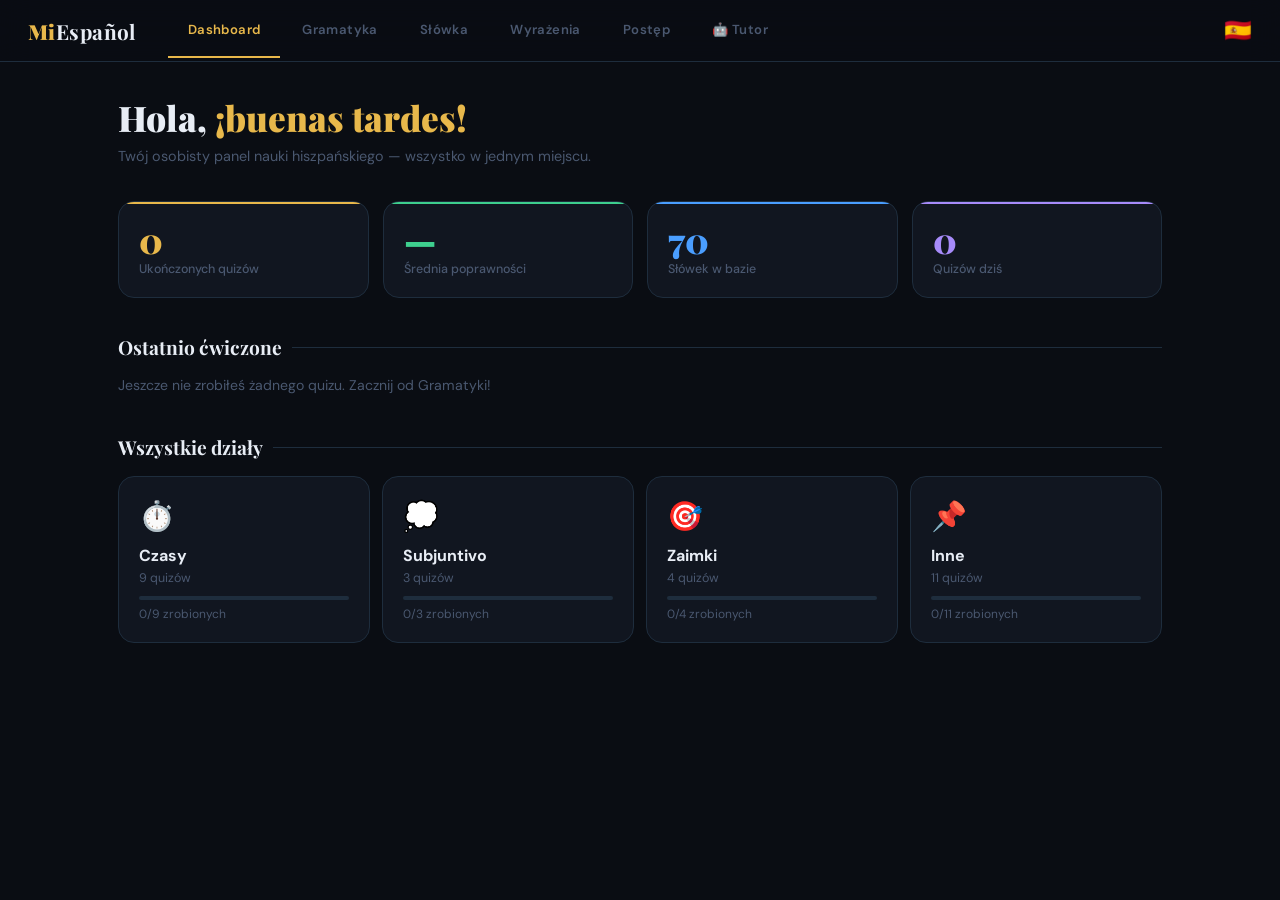
==== index.html @ 9731a636 "Add files via upload" ====
<!DOCTYPE html>
<html lang="pl">
<head>
<meta charset="UTF-8">
<meta name="viewport" content="width=device-width, initial-scale=1.0">
<title>MiEspañol — Panel Nauki</title>
<link href="https://fonts.googleapis.com/css2?family=Playfair+Display:wght@700;900&family=DM+Sans:wght@300;400;500;600;700&display=swap" rel="stylesheet">
  <link rel="stylesheet" href="style.css">
</head>
<body>
<nav>
  <div class="nav-top">
    <div class="nav-logo">Mi<span>Español</span></div>
    <div class="nav-tabs">
      <button class="nav-tab active" onclick="showPage('dashboard')">Dashboard</button>
      <button class="nav-tab" onclick="showPage('grammar')">Gramatyka</button>
      <button class="nav-tab" onclick="showPage('vocab')">Słówka</button>
      <button class="nav-tab" onclick="showPage('wyrazenia')">Wyrażenia</button>
      <button class="nav-tab" onclick="showPage('stats')">Postęp</button>
      <button class="nav-tab" onclick="showPage('tutor')">🤖 Tutor</button>
    </div>
    <div class="nav-flag">🇪🇸</div>
  </div>
  <!-- GRAMMAR SUBMENU -->
  <div class="subnav" id="grammar-subnav">
    <button class="subnav-tab active" onclick="showGrammarSection('czasy', this)">⏱️ Czasy</button>
    <button class="subnav-tab" onclick="showGrammarSection('subjuntivo', this)">💭 Subjuntivo</button>
    <button class="subnav-tab" onclick="showGrammarSection('zaimki', this)">🎯 Zaimki</button>
    <button class="subnav-tab" onclick="showGrammarSection('inne', this)">📌 Inne</button>
    <button class="subnav-tab" onclick="showGrammarSection('spojniki', this)">🔗 Spójniki</button>
  </div>
  <!-- CZASY SUBMENU -->
  <div class="subnav2" id="czasy-subnav">
    <button class="subnav2-tab active" onclick="showCzasSection('presente', this)">🌀 Presente</button>
    <button class="subnav2-tab" onclick="showCzasSection('preterito', this)">📜 Pretérito</button>
    <button class="subnav2-tab" onclick="showCzasSection('condicional', this)">🔮 Condicional</button>
    <button class="subnav2-tab" onclick="showCzasSection('perfecto', this)">✅ Perfecto</button>
    <button class="subnav2-tab" onclick="showCzasSection('futuro', this)">🚀 Futuro</button>
    <button class="subnav2-tab" onclick="showCzasSection('pluscuamperfecto', this)">⏪ Pluscuam</button>
  </div>
</nav>

<!-- DASHBOARD -->
<div class="page active" id="page-dashboard">
  <div class="welcome">
    <h2>Hola, <em>¡buenas tardes!</em></h2>
    <p>Twój osobisty panel nauki hiszpańskiego — wszystko w jednym miejscu.</p>
  </div>
  <div class="stats-row">
    <div class="stat-card s1"><div class="stat-n" id="stat-quizzes">0</div><div class="stat-l">Ukończonych quizów</div></div>
    <div class="stat-card s2"><div class="stat-n" id="stat-correct">—</div><div class="stat-l">Średnia poprawności</div></div>
    <div class="stat-card s3"><div class="stat-n" id="stat-words">70</div><div class="stat-l">Słówek w bazie</div></div>
    <div class="stat-card s4"><div class="stat-n" id="stat-streak">0</div><div class="stat-l">Quizów dziś</div></div>
  </div>
  <div class="section-title">Ostatnio ćwiczone</div>
  <div class="quiz-grid" id="recent-cards"></div>
  <div class="section-title">Wszystkie działy</div>
  <div style="display:grid;grid-template-columns:repeat(auto-fill,minmax(200px,1fr));gap:12px;margin-bottom:32px;" id="section-cards"></div>
</div>

<!-- GRAMMAR PAGE -->
<div class="page" id="page-grammar">

  <!-- CZASY -->
  <div class="subpage active" id="grammar-czasy">

    <!-- PRESENTE -->
    <div class="czas-section active" id="czas-presente">
      <div class="welcome">
        <h2>🌀 <em>Presente</em></h2>
        <p>Czas teraźniejszy — nieregularne formy, wyjątki i grupy zmian.</p>
      </div>
      <div class="theory-box">
        <div class="theory-toggle" onclick="toggleTheory('presente-theory')">📖 Teoria — Presente Irregular <span id="presente-theory-arrow">▼</span></div>
        <div class="theory-body" id="presente-theory">
          <h3>Presente de Indicativo — wyjątki</h3>
          <div class="t-rule"><strong class="gold">Nieregularne YO (-go):</strong> tengo, hago, salgo, pongo, vengo, digo, traigo, oigo, caigo. Reszta odmiany regularna (lub e→ie)!</div>
          <div class="t-rule"><strong class="gold">e→ie:</strong> querer, tener, empezar, cerrar, entender, preferir, venir (+ yo: vengo). Nosotros/vosotros BEZ zmiany.</div>
          <div class="t-rule"><strong class="gold">o→ue:</strong> poder, volver, dormir, encontrar, jugar (u→ue!). Nosotros/vosotros BEZ zmiany.</div>
          <div class="t-rule"><strong class="gold">e→i (tylko -IR):</strong> pedir, servir, seguir, conseguir, reír. Nosotros/vosotros BEZ zmiany.</div>
          <div class="t-rule"><strong class="gold">Całkowicie nieregularne:</strong> ser (soy/eres/es/somos/sois/son), ir (voy/vas/va/vamos/vais/van), estar (estoy...), haber (he/has/ha/hemos/habéis/han).</div>
          <table>
            <tr><th>Grupa</th><th>Przykłady</th><th>YO</th><th>ÉL</th></tr>
            <tr><td class="gold">-go YO</td><td>tener, hacer, salir</td><td>tengo, hago, salgo</td><td>tiene, hace, sale</td></tr>
            <tr><td class="gold">e→ie</td><td>querer, empezar</td><td>quiero, empiezo</td><td>quiere, empieza</td></tr>
            <tr><td class="gold">o→ue</td><td>poder, volver</td><td>puedo, vuelvo</td><td>puede, vuelve</td></tr>
            <tr><td class="gold">e→i</td><td>pedir, seguir</td><td>pido, sigo</td><td>pide, sigue</td></tr>
          </table>
        </div>
      </div>
      <div class="section-title">Quizy — Presente</div>
      <div class="quiz-grid" id="presente-quizzes"></div>
    </div>

    <!-- PRETERITO -->
    <div class="czas-section" id="czas-preterito">
      <div class="welcome">
        <h2>📜 <em>Pretérito</em></h2>
        <p>Indefinido i Imperfecto — kiedy używać którego i najważniejsze wyjątki.</p>
      </div>
      <div class="theory-box">
        <div class="theory-toggle" onclick="toggleTheory('preterito-theory')">📖 Teoria — Pretérito Indefinido vs Imperfecto <span id="preterito-theory-arrow">▼</span></div>
        <div class="theory-body" id="preterito-theory">
          <h3>Indefinido — zakończona akcja</h3>
          <div class="t-rule">Użyj gdy akcja jest <strong class="gold">zakończona</strong>, konkretna, jednorazowa. Ayer <strong class="gold">comí</strong> pizza. El año pasado <strong class="gold">fui</strong> a España.</div>
          <div class="t-rule"><strong>Wyjątki nieregularne:</strong> ser/ir → fui/fuiste/fue | tener → tuve | estar → estuve | hacer → hice/hizo | poder → pude | querer → quise | venir → vine | decir → dije | traer → traje</div>
          <div class="t-rule"><strong>Zmiany w él/ellos:</strong> e→i: pidió/pidieron | o→u: durmió/durmieron | i→y: leyó/leyeron (leer, oír)</div>
          <h3 style="margin-top:16px;">Imperfecto — tło i nawyki</h3>
          <div class="t-rule">Użyj gdy opisujesz <strong class="gold">tło</strong>, nawyk lub stan w przeszłości. De niño <strong class="gold">jugaba</strong> al fútbol. Hacía frío cuando <strong class="gold">llegué</strong>.</div>
          <div class="t-rule"><strong>Tylko 3 nieregularne:</strong> ser → era/eras/era | ir → iba/ibas/iba | ver → veía/veías/veía</div>
          <table>
            <tr><th></th><th>Indefinido</th><th>Imperfecto</th></tr>
            <tr><td>konkretna akcja</td><td class="green">✅</td><td class="red">❌</td></tr>
            <tr><td>nawyk w przeszłości</td><td class="red">❌</td><td class="green">✅</td></tr>
            <tr><td>opis / tło</td><td class="red">❌</td><td class="green">✅</td></tr>
            <tr><td>ayer, una vez</td><td class="green">✅</td><td class="red">❌</td></tr>
            <tr><td>siempre, antes</td><td class="red">❌</td><td class="green">✅</td></tr>
          </table>
        </div>
      </div>
      <div class="section-title">Quizy — Pretérito</div>
      <div class="quiz-grid" id="preterito-quizzes"></div>
    </div>

    <!-- CONDICIONAL -->
    <div class="czas-section" id="czas-condicional">
      <div class="welcome">
        <h2>🔮 <em>Condicional</em></h2>
        <p>Tryb warunkowy — grzeczne prośby, hipotezy, marzenia.</p>
      </div>
      <div class="theory-box">
        <div class="theory-toggle" onclick="toggleTheory('cond-theory')">📖 Teoria — Condicional Simple <span id="cond-theory-arrow">▼</span></div>
        <div class="theory-body" id="cond-theory">
          <h3>Condicional Simple — tworzenie</h3>
          <div class="t-rule"><strong class="gold">Regularne:</strong> bezokolicznik + -ía/-ías/-ía/-íamos/-íais/-ían. Tak samo dla -AR, -ER, -IR!</div>
          <div class="t-rule"><strong class="gold">Nieregularne rdzenie</strong> (te same co futuro!): tener→tendr-, venir→vendr-, salir→saldr-, poder→podr-, poner→pondr-, saber→sabr-, querer→querr-, hacer→har-, decir→dir-, haber→habr-</div>
          <table>
            <tr><th>Użycie</th><th>Przykład</th></tr>
            <tr><td>Grzeczna prośba</td><td class="gold">¿Podrías ayudarme?</td></tr>
            <tr><td>Marzenie / hipoteza</td><td class="gold">Me gustaría vivir en España.</td></tr>
            <tr><td>Rada</td><td class="gold">Yo en tu lugar, hablaría con él.</td></tr>
            <tr><td>Warunek</td><td class="gold">Si tuviera dinero, viajaría.</td></tr>
          </table>
        </div>
      </div>
      <div class="section-title">Quizy — Condicional</div>
      <div class="quiz-grid" id="condicional-quizzes"></div>
    </div>

    <!-- PERFECTO -->
    <div class="czas-section" id="czas-perfecto">
      <div class="welcome">
        <h2>✅ <em>Pretérito Perfecto</em></h2>
        <p>He comido, has visto — akcje z perspektywy teraźniejszości, doświadczenia życiowe.</p>
      </div>
      <div class="theory-box">
        <div class="theory-toggle" onclick="toggleTheory('perfecto-theory')">📖 Teoria — Pretérito Perfecto <span id="perfecto-theory-arrow">▼</span></div>
        <div class="theory-body" id="perfecto-theory">
          <h3>Tworzenie: haber + participio</h3>
          <div class="t-rule"><strong class="gold">haber:</strong> he / has / ha / hemos / habéis / han</div>
          <div class="t-rule"><strong class="gold">Participio regularne:</strong> hablar → habl<strong class="gold">ado</strong> | comer → com<strong class="gold">ido</strong> | vivir → viv<strong class="gold">ido</strong></div>
          <div class="t-rule"><strong class="gold">Participio nieregularne (na pamięć!):</strong> abrir→abierto | decir→dicho | escribir→escrito | hacer→hecho | morir→muerto | poner→puesto | romper→roto | ver→visto | volver→vuelto</div>
          <h3 style="margin-top:16px;">Kiedy używać?</h3>
          <div class="t-rule">✅ Akcja w okresie który <strong class="gold">jeszcze trwa</strong> — Hoy <strong class="gold">he comido</strong> pizza. Este año <strong class="gold">he viajado</strong> mucho.</div>
          <div class="t-rule">✅ <strong class="gold">Doświadczenia życiowe</strong> — Nunca <strong class="gold">he estado</strong> en Japón. ¿Alguna vez <strong class="gold">has probado</strong> el sushi?</div>
          <div class="t-rule">✅ Akcja <strong class="gold">właśnie zakończona</strong> — Se <strong class="gold">ha roto</strong> la ventana.</div>
          <table>
            <tr><th>Perfecto ✅</th><th>Indefinido ✅</th></tr>
            <tr><td class="gold">Hoy he comido...</td><td class="gold">Ayer comí...</td></tr>
            <tr><td class="gold">Este año he viajado...</td><td class="gold">El año pasado viajé...</td></tr>
            <tr><td class="gold">Nunca he visto...</td><td class="gold">Lo vi hace dos años.</td></tr>
            <tr><td>hoy, esta semana, nunca, ya, alguna vez</td><td>ayer, el lunes, en 2020, hace X años</td></tr>
          </table>
        </div>
      </div>
      <div class="section-title">Quizy — Pretérito Perfecto</div>
      <div class="quiz-grid" id="perfecto-quizzes"></div>
    </div>

    <!-- FUTURO -->
    <div class="czas-section" id="czas-futuro">
      <div class="welcome">
        <h2>🚀 <em>Futuro Simple</em></h2>
        <p>Hablaré, tendrás — przyszłość, obietnice, hipotezy o teraźniejszości.</p>
      </div>
      <div class="theory-box">
        <div class="theory-toggle" onclick="toggleTheory('futuro-theory')">📖 Teoria — Futuro Simple <span id="futuro-theory-arrow">▼</span></div>
        <div class="theory-body" id="futuro-theory">
          <h3>Tworzenie: bezokolicznik + końcówki</h3>
          <div class="t-rule"><strong class="gold">Końcówki (dla WSZYSTKICH czasowników):</strong> -é / -ás / -á / -emos / -éis / -án</div>
          <div class="t-rule">hablar → hablar<strong class="gold">é</strong>, hablar<strong class="gold">ás</strong>... &nbsp;|&nbsp; comer → comer<strong class="gold">é</strong>... &nbsp;|&nbsp; vivir → vivir<strong class="gold">é</strong>...</div>
          <h3 style="margin-top:16px;">Nieregularne rdzenie — te same co Condicional!</h3>
          <div class="t-rule"><strong class="gold">tendr-</strong> (tener) | <strong class="gold">vendr-</strong> (venir) | <strong class="gold">saldr-</strong> (salir) | <strong class="gold">podr-</strong> (poder) | <strong class="gold">pondr-</strong> (poner) | <strong class="gold">sabr-</strong> (saber) | <strong class="gold">querr-</strong> (querer) | <strong class="gold">har-</strong> (hacer) | <strong class="gold">dir-</strong> (decir) | <strong class="gold">habr-</strong> (haber)</div>
          <div class="t-rule">💡 Znasz Condicional? Zmień tylko końcówkę: tendr<strong class="red">ía</strong> → tendr<strong class="gold">é</strong></div>
          <table>
            <tr><th>Użycie</th><th>Przykład</th></tr>
            <tr><td>Przyszłość / plan</td><td class="gold">Mañana iré al médico.</td></tr>
            <tr><td>Obietnica</td><td class="gold">Te llamaré esta tarde.</td></tr>
            <tr><td>Hipoteza o teraźniejszości</td><td class="gold">¿Dónde estará Ana?</td></tr>
            <tr><td>Cuando + subjuntivo</td><td class="gold">Cuando llegues, hablaremos.</td></tr>
          </table>
          <div class="t-rule">⚡ <strong>Futuro vs Condicional:</strong> Hablar<strong class="gold">é</strong> con él. (porozmawiam) vs Hablar<strong class="red">ía</strong> con él, pero... (rozmawiałbym)</div>
        </div>
      </div>
      <div class="section-title">Quizy — Futuro Simple</div>
      <div class="quiz-grid" id="futuro-quizzes"></div>
    </div><!-- end czas-futuro -->

    <div class="czas-section" id="czas-pluscuamperfecto">
      <div class="welcome"><h3>⏪ Pluscuamperfecto</h3><p>Zaprzeszłość — akcja która wydarzyła się przed inną przeszłą akcją.</p></div>
      <div class="theory-box" style="border-left-color: var(--purple); margin-top: 24px;">
        <div class="theory-toggle" onclick="toggleTheory('pluscuam-theory')">📖 Teoria — Pluscuamperfecto <span id="pluscuam-theory-arrow">▼</span></div>
        <div class="theory-body" id="pluscuam-theory">
          <h3>Tworzenie: había/habías/había... + participio</h3>
          <div class="t-rule">yo <strong class="gold">había</strong> | tú <strong class="gold">habías</strong> | él <strong class="gold">había</strong> | nosotros <strong class="gold">habíamos</strong> | vosotros <strong class="gold">habíais</strong> | ellos <strong class="gold">habían</strong> + participio</div>
          <h3 style="margin-top:14px;">Kiedy używać?</h3>
          <div class="t-rule">⏪ Akcja która wydarzyła się <strong class="gold">PRZED</strong> inną przeszłą akcją:<br>
            Cuando llegué, mi madre ya <strong class="gold">había cocinado</strong>. (najpierw ugotowała, potem wróciłem)<br>
            No pude entrar porque <strong class="gold">había olvidado</strong> las llaves. (najpierw zapomniał, potem nie mógł wejść)
          </div>
          <table>
            <tr><th></th><th>Kiedy?</th><th>Przykład</th></tr>
            <tr><td class="gold">Indefinido</td><td>akcja w przeszłości</td><td>Ayer comí pizza.</td></tr>
            <tr><td class="gold">Pluscuamperfecto</td><td>PRZED inną przeszłą akcją</td><td>Cuando llegué, ya había comido.</td></tr>
          </table>
          <div class="t-rule">💡 Słowa klucze: <strong class="gold">ya</strong> (już) | <strong class="gold">todavía no</strong> (jeszcze nie) | <strong class="gold">nunca antes</strong> (nigdy wcześniej) | <strong class="gold">cuando</strong> + indefinido</div>
        </div>
      </div>
      <div class="section-title">Quizy — Pluscuamperfecto</div>
      <div class="quiz-grid" id="pluscuamperfecto-quizzes"></div>
    </div><!-- end czas-pluscuamperfecto -->

  </div><!-- end grammar-czasy -->

  <!-- SUBJUNTIVO -->
  <div class="subpage" id="grammar-subjuntivo">
    <div class="welcome">
      <h2>💭 <em>Subjuntivo</em></h2>
      <p>Tryb łączący — życzenia, emocje, wątpliwości, gdy w zdaniu są dwa podmioty.</p>
    </div>
    <div class="theory-box">
      <div class="theory-toggle" onclick="toggleTheory('subj-theory')">📖 Teoria — kiedy używać subjuntivo <span id="subj-theory-arrow">▼</span></div>
      <div class="theory-body" id="subj-theory">
        <h3>Presente de Subjuntivo</h3>
        <p><strong>Jak tworzyć:</strong> forma YO → odetnij -o → dodaj końcówki przeciwne (-AR → -e, -ER/-IR → -a)</p>
        <div class="t-rule">hablar → habl<strong class="gold">e</strong>, habl<strong class="gold">es</strong>, habl<strong class="gold">e</strong>... &nbsp;|&nbsp; comer → com<strong class="gold">a</strong>, com<strong class="gold">as</strong>... &nbsp;|&nbsp; vivir → viv<strong class="gold">a</strong>, viv<strong class="gold">as</strong>...</div>
        <p><strong>Kiedy używać:</strong></p>
        <div class="t-rule">✅ <strong>Querer/pedir/esperar que</strong> + subjuntivo — Quiero que <strong class="gold">vengas</strong>.</div>
        <div class="t-rule">✅ <strong>Emocje</strong> — Me alegra que <strong class="gold">estés</strong> bien.</div>
        <div class="t-rule">✅ <strong>Cuando + przyszłość</strong> — Cuando <strong class="gold">llegues</strong>, llámame.</div>
        <div class="t-rule">✅ <strong>Ojalá</strong> — Ojalá <strong class="gold">haga</strong> buen tiempo.</div>
        <div class="t-rule">✅ <strong>Para que</strong> — Te llamo para que <strong class="gold">sepas</strong>.</div>
        <div class="t-rule">❌ <strong>Creer que / saber que</strong> → indicativo — Creo que <strong class="green">tienes</strong> razón.</div>
        <div class="t-rule">🔄 <strong>Creer/parecer/pensar — zasada zaprzeczenia:</strong><br>
          Creo que <strong class="green">tiene</strong> razón. (indicativo — jestem przekonany)<br>
          No creo que <strong class="gold">tenga</strong> razón. (subjuntivo — wątpię)<br>
          Me parece que <strong class="green">está</strong> enfadado. (indicativo — tak mi się wydaje)<br>
          No me parece que <strong class="gold">sea</strong> buena idea. (subjuntivo — wątpię)<br>
          ¿Crees que <strong class="gold">venga</strong>? (subjuntivo — pytanie = wątpliwość)
        </div>
      </div>
    </div>
    <div class="section-title">Quizy — Subjuntivo</div>
    <div class="quiz-grid" id="subjuntivo-quizzes"></div>
  </div>

  <!-- ZAIMKI -->
  <div class="subpage" id="grammar-zaimki">
    <div class="welcome">
      <h2>🎯 <em>Zaimki</em></h2>
      <p>me, te, lo, la, le — dopełnienie bliższe i dalsze, pozycja i kombinacje.</p>
    </div>
    <div class="theory-box">
      <div class="theory-toggle" onclick="toggleTheory('zaimki-theory')">📖 Teoria — zaimki dopełnienia <span id="zaimki-theory-arrow">▼</span></div>
      <div class="theory-body" id="zaimki-theory">
        <h3>Zaimki dopełnienia — skrócona ściąga</h3>
        <table>
          <tr><th>Osoba</th><th>CD (co?)</th><th>CI (komu?)</th></tr>
          <tr><td>ja/mnie</td><td class="gold">me</td><td class="gold">me</td></tr>
          <tr><td>ty/ciebie</td><td class="gold">te</td><td class="gold">te</td></tr>
          <tr><td>on/go (m.)</td><td class="gold">lo</td><td class="gold">le → <span class="red">se</span></td></tr>
          <tr><td>ona/ją (f.)</td><td class="gold">la</td><td class="gold">le → <span class="red">se</span></td></tr>
          <tr><td>nas</td><td class="gold">nos</td><td class="gold">nos</td></tr>
          <tr><td>ich/je</td><td class="gold">los/las</td><td class="gold">les → <span class="red">se</span></td></tr>
        </table>
        <div class="t-rule">📍 <strong>Pozycja:</strong> ZAWSZE przed odmiennym czasownikiem — <strong class="gold">Lo</strong> sé. | <strong class="gold">Te</strong> quiero.</div>
        <div class="t-rule">📍 Przy bezokoliczniku — dwie opcje: Quiero ver<strong class="gold">lo</strong>. = <strong class="gold">Lo</strong> quiero ver.</div>
        <div class="t-rule">📍 Imperativo twierdzący — TYLKO przyklejony: ¡Cómpra<strong class="gold">lo</strong>!</div>
        <div class="t-rule">🔴 Dwa zaimki — le/les → <strong class="red">se</strong>: ~~Le lo~~ → <strong class="red">Se lo</strong> dije. Kolejność: CI + CD.</div>
      </div>
    </div>
    <div class="section-title">Quizy — Zaimki</div>
    <div class="quiz-grid" id="zaimki-quizzes"></div>
  </div>

  <!-- INNE -->
  <div class="subpage" id="grammar-inne">
    <div class="welcome">
      <h2>📌 <em>Inne</em></h2>
      <p>Imperativo, Por vs Para, wyrażenia codzienne — przydatne struktury B1.</p>
    </div>
    <div class="theory-box">
      <div class="theory-toggle" onclick="toggleTheory('inne-theory')">📖 Teoria — szybkie przypomnienie <span id="inne-theory-arrow">▼</span></div>
      <div class="theory-body" id="inne-theory">
        <h3>Imperativo — tryb rozkazujący</h3>
        <div class="t-rule">Tú twierdzący = forma él/ella: habla, come, escribe. Nieregularne: ven, haz, di, sal, pon, ten, ve, sé.</div>
        <div class="t-rule">Przeczący = no + subjuntivo: no habl<strong class="gold">es</strong>, no com<strong class="gold">as</strong>.</div>
        <h3 style="margin-top:16px;">Por vs Para</h3>
        <table>
          <tr><th>POR</th><th>PARA</th></tr>
          <tr><td>przyczyna (z powodu)</td><td>cel (żeby)</td></tr>
          <tr><td>czas trwania (przez)</td><td>termin (do/na)</td></tr>
          <tr><td>wymiana (za)</td><td>odbiorca (dla)</td></tr>
          <tr><td>ruch przez miejsce</td><td>opinia (moim zdaniem)</td></tr>
        </table>
      </div>
    </div>

    <div class="theory-box" style="border-left-color: var(--blue);">
      <div class="theory-toggle" onclick="toggleTheory('ser-estar-theory')">📖 Teoria — Ser vs Estar <span id="ser-estar-theory-arrow">▼</span></div>
      <div class="theory-body" id="ser-estar-theory">
        <h3>SER — cechy stałe, tożsamość, definicja</h3>
        <div class="t-rule"><strong class="gold">Pochodzenie/narodowość:</strong> Soy polaco. Es de Madrid.</div>
        <div class="t-rule"><strong class="gold">Zawód:</strong> Es médico. Somos estudiantes.</div>
        <div class="t-rule"><strong class="gold">Cechy trwałe:</strong> Es simpático. Es inteligente.</div>
        <div class="t-rule"><strong class="gold">Czas/daty:</strong> Son las tres. Es lunes. Es verano.</div>
        <div class="t-rule"><strong class="gold">Wydarzenie (gdzie się odbywa):</strong> La fiesta <strong class="gold">es</strong> en mi casa.</div>
        <h3 style="margin-top:16px;">ESTAR — stany, położenie, wyniki czynności</h3>
        <div class="t-rule"><strong class="blue">Położenie:</strong> Estoy en casa. Madrid <strong class="blue">está</strong> en España.</div>
        <div class="t-rule"><strong class="blue">Stan tymczasowy:</strong> Estoy cansado. Está enfermo.</div>
        <div class="t-rule"><strong class="blue">Wynik czynności:</strong> La puerta está abierta. Está muerto.</div>
        <div class="t-rule"><strong class="blue">Estar + gerundio:</strong> Estoy comiendo. Está trabajando.</div>
        <h3 style="margin-top:16px;">🔴 Pułapki — ten sam przymiotnik, różne znaczenie!</h3>
        <table>
          <tr><th>Przymiotnik</th><th>SER</th><th>ESTAR</th></tr>
          <tr><td class="gold">aburrido</td><td>jest nudny (z natury)</td><td>nudzi mu się (teraz)</td></tr>
          <tr><td class="gold">malo</td><td>jest złym człowiekiem</td><td>jest chory</td></tr>
          <tr><td class="gold">bueno</td><td>jest dobrym człowiekiem</td><td>jest smaczny/atrakcyjny</td></tr>
          <tr><td class="gold">listo</td><td>jest bystry</td><td>jest gotowy</td></tr>
          <tr><td class="gold">rico</td><td>jest bogaty</td><td>jest pyszny</td></tr>
          <tr><td class="gold">seguro</td><td>jest bezpieczny (cecha)</td><td>jest pewny (opinia)</td></tr>
          <tr><td class="gold">casado</td><td>❌ nie używamy</td><td>jest żonaty (stan)</td></tr>
        </table>
        <div class="t-rule">💡 <strong>Trick:</strong> ESTAR = <strong class="blue">E</strong>stado + <strong class="blue">T</strong>emporary + <strong class="blue">A</strong>ctivity + <strong class="blue">R</strong>esult</div>
      </div>
    </div>

    <div class="section-title">Quizy — Imperativo, Por vs Para, Ser vs Estar, Wyrażenia, Voz Pasiva, Estilo Indirecto</div>
    <div class="theory-box" style="border-left-color: var(--green); margin-bottom: 24px;">
        <div class="theory-toggle" onclick="toggleTheory('estilo-theory')">📖 Teoria — Estilo Indirecto (B1) <span id="estilo-theory-arrow">▼</span></div>
        <div class="theory-body" id="estilo-theory">
          <h3>Podstawowa zasada — czasy się przesuwają wstecz</h3>
          <table>
            <tr><th>Estilo Directo</th><th>Estilo Indirecto</th></tr>
            <tr><td class="gold">Presente → </td><td><strong class="green">Imperfecto</strong> — "Tengo hambre." → Dijo que <strong class="green">tenía</strong> hambre.</td></tr>
            <tr><td class="gold">Futuro → </td><td><strong class="green">Condicional</strong> — "Vendré." → Dijo que <strong class="green">vendría</strong>.</td></tr>
            <tr><td class="gold">Imperfecto → </td><td><strong class="green">Imperfecto</strong> (bez zmiany!) — "Estaba cansado." → Dijo que <strong class="green">estaba</strong> cansado.</td></tr>
            <tr><td class="gold">Imperativo → </td><td><strong class="green">que + Subjuntivo</strong> — "¡Ven!" → Le pidió que <strong class="green">viniera</strong>.</td></tr>
          </table>
          <div class="t-rule">❓ <strong>Pytania — preguntar:</strong><br>
            Tak/nie → <strong class="gold">preguntó si</strong> + imperfecto: ¿Vienes? → Preguntó <strong class="gold">si</strong> venía.<br>
            Pytania szczegółowe → <strong class="gold">preguntó + zaimek pytający</strong>: ¿Dónde vives? → Preguntó <strong class="gold">dónde</strong> vivía.
          </div>
          <div class="t-rule">💡 <strong>Czasowniki wprowadzające:</strong> decir que, contar que, explicar que, preguntar si/dónde/qué, pedir que + subj.</div>
        </div>
      </div>
    <div class="theory-box" style="border-left-color: var(--purple); margin-top: 0; margin-bottom: 24px;">
        <div class="theory-toggle" onclick="toggleTheory('voz-pasiva-theory')">📖 Teoria — Voz Pasiva <span id="voz-pasiva-theory-arrow">▼</span></div>
        <div class="theory-body" id="voz-pasiva-theory">
          <h3>Tworzenie: ser + participio</h3>
          <div class="t-rule"><strong class="gold">Participio ZAWSZE zgadza się z podmiotem!</strong> El libro es escrito. La carta es escrita. Los libros son escritos.</div>
          <div class="t-rule">Sprawca akcji → <strong class="gold">por</strong> + osoba: La novela fue escrita <strong class="gold">por</strong> Cervantes.</div>
          <table>
            <tr><th>Czas</th><th>Wzór</th><th>Przykład</th></tr>
            <tr><td class="gold">Presente</td><td>es/son + part.</td><td>El libro es vendido en todo el mundo.</td></tr>
            <tr><td class="gold">Indefinido</td><td>fue/fueron + part.</td><td>La ley fue aprobada ayer.</td></tr>
            <tr><td class="gold">Imperfecto</td><td>era/eran + part.</td><td>El castillo era visitado por turistas.</td></tr>
            <tr><td class="gold">Perfecto</td><td>ha sido / han sido</td><td>El ladrón ha sido detenido.</td></tr>
            <tr><td class="gold">Futuro</td><td>será/serán + part.</td><td>El proyecto será terminado en mayo.</td></tr>
          </table>
          <div class="t-rule">⚡ <strong>Voz Pasiva vs Se Pasiva:</strong> El vino <strong class="gold">es producido</strong> en Rioja. = <strong class="gold">Se produce</strong> vino en Rioja. (codzienne użycie)</div>
        </div>
      </div>
    <div class="quiz-grid" id="inne-quizzes"></div>
  </div>

  <div class="subpage" id="grammar-spojniki">
    <div class="welcome">
      <h3>🔗 Spójniki i łączniki B1</h3>
      <p>Połącz zdania jak native speaker — przeciwstawne, przyczynowe, celowe, warunkowe i czasowe.</p>
    </div>

    <div class="theory-box" style="border-left-color: #38bdf8;">
      <div class="theory-toggle" onclick="toggleTheory('spojniki-theory')">📖 Teoria — Spójniki B1 <span id="spojniki-theory-arrow">▼</span></div>
      <div class="theory-body" id="spojniki-theory">
        <h3>⚡ Przeciwstawne</h3>
        <table>
          <tr><th>Spójnik</th><th>Znaczenie</th><th>Przykład</th></tr>
          <tr><td class="gold">sin embargo</td><td>jednak, niemniej</td><td>Estudié mucho; <strong class="gold">sin embargo</strong>, suspendí.</td></tr>
          <tr><td class="gold">aunque</td><td>chociaż, mimo że</td><td><strong class="gold">Aunque</strong> llueve, salgo.</td></tr>
          <tr><td class="gold">a pesar de (que)</td><td>pomimo (że)</td><td><strong class="gold">A pesar de</strong> estar cansado, trabajé.</td></tr>
          <tr><td class="gold">no obstante</td><td>niemniej (formalny)</td><td>Es caro; <strong class="gold">no obstante</strong>, lo compré.</td></tr>
        </table>
        <h3 style="margin-top:14px;">🎯 Przyczynowe</h3>
        <table>
          <tr><th>Spójnik</th><th>Znaczenie</th><th>Przykład</th></tr>
          <tr><td class="gold">ya que</td><td>ponieważ, skoro</td><td><strong class="gold">Ya que</strong> estás aquí, ayúdame.</td></tr>
          <tr><td class="gold">puesto que</td><td>ponieważ, skoro</td><td><strong class="gold">Puesto que</strong> no tienes tiempo, lo hago yo.</td></tr>
          <tr><td class="gold">debido a (que)</td><td>z powodu (że)</td><td><strong class="gold">Debido al</strong> tráfico, llegué tarde.</td></tr>
        </table>
        <h3 style="margin-top:14px;">🎯 Celowe</h3>
        <table>
          <tr><th>Spójnik</th><th>Znaczenie</th><th>Przykład</th></tr>
          <tr><td class="gold">para que</td><td>żeby (+ subjuntivo)</td><td>Te lo digo <strong class="gold">para que</strong> lo sepas.</td></tr>
          <tr><td class="gold">a fin de (que)</td><td>w celu (żeby)</td><td>Lo hizo <strong class="gold">a fin de</strong> mejorar.</td></tr>
        </table>
        <h3 style="margin-top:14px;">⚠️ Warunkowe (+ subjuntivo!)</h3>
        <table>
          <tr><th>Spójnik</th><th>Znaczenie</th><th>Przykład</th></tr>
          <tr><td class="gold">siempre que</td><td>pod warunkiem że</td><td>Puedes ir <strong class="gold">siempre que</strong> termines.</td></tr>
          <tr><td class="gold">a menos que</td><td>chyba że</td><td>Iré <strong class="gold">a menos que</strong> llueva.</td></tr>
          <tr><td class="gold">con tal de que</td><td>byle tylko</td><td>Lo haré <strong class="gold">con tal de que</strong> me ayudes.</td></tr>
        </table>
        <h3 style="margin-top:14px;">⏰ Czasowe</h3>
        <table>
          <tr><th>Spójnik</th><th>Znaczenie</th><th>Przykład</th></tr>
          <tr><td class="gold">en cuanto</td><td>jak tylko</td><td><strong class="gold">En cuanto</strong> llegues, llámame.</td></tr>
          <tr><td class="gold">hasta que</td><td>dopóki, aż</td><td>Espera <strong class="gold">hasta que</strong> termine.</td></tr>
          <tr><td class="gold">mientras</td><td>podczas gdy, dopóki</td><td><strong class="gold">Mientras</strong> estudias, no uses el móvil.</td></tr>
        </table>
        <div class="t-rule">💡 <strong class="gold">aunque</strong> + indicativo = wiem że tak jest | <strong class="gold">aunque</strong> + subjuntivo = nie wiem/hipotetycznie<br>
        Ej: <em>Aunque <strong class="gold">está</strong> lloviendo, salgo.</em> (wiem że pada) vs <em>Aunque <strong class="gold">llueva</strong>, salgo.</em> (nawet jeśli będzie padać)</div>
      </div>
    </div>

    <div class="section-title">Quizy — Spójniki B1</div>
    <div class="quiz-grid" id="spojniki-quizzes"></div>
  </div>

</div>

<!-- VOCAB PAGE -->
<div class="page" id="page-vocab">
  <div class="welcome">
    <h2>Słownik <em>B1</em></h2>
    <p>Wszystkie słówka które przerobiłeś — przeszukuj i przeglądaj.</p>
  </div>
  <!-- VOCAB SUB-TABS -->
  <div class="vocab-subtabs">
    <button class="vocab-subtab active" onclick="showVocabTab('slownik',this)">📚 Słownik</button>
    <button class="vocab-subtab" onclick="showVocabTab('fiszki',this)">🃏 Fiszki B1 <span style="background:var(--gold);color:#000;padding:1px 7px;border-radius:10px;font-size:0.75rem;margin-left:4px;">50</span></button>
  </div>

  <!-- SLOWNIK -->
  <div id="vocab-slownik">
  <input class="vocab-search" id="vocab-search" placeholder="🔍 Szukaj słówka..." oninput="filterVocab()">
  <div class="vocab-filters" id="vocab-filters">
    <button class="vf-btn active" onclick="setVocabFilter('all', this)">Wszystkie</button>
    <button class="vf-btn" onclick="setVocabFilter('noun', this)">🏠 Rzeczowniki</button>
    <button class="vf-btn" onclick="setVocabFilter('verb', this)">🔵 Czasowniki</button>
    <button class="vf-btn" onclick="setVocabFilter('adj', this)">🟡 Przymiotniki</button>
    <button class="vf-btn" onclick="setVocabFilter('idiom', this)">💬 Idiomy</button>
  </div>
  <table class="vocab-table">
    <thead><tr><th>Hiszpański</th><th>Polski</th><th>Typ</th></tr></thead>
    <tbody id="vocab-tbody"></tbody>
  </table>
  </div><!-- end vocab-slownik -->

  <!-- FISZKI TAB -->
  <div id="vocab-fiszki" style="display:none;">
    <div class="welcome" style="margin-bottom:20px;">
      <h2>🃏 <em>Fiszki B1</em></h2>
      <p>100 słówek w 10 kategoriach — przykładowe zdanie i porada dla każdego słówka.</p>
    </div>
    <div class="vocab-filters" style="margin-bottom:20px;">
      <button class="vf-btn active" onclick="setFiszkiCat('all',this)">Wszystkie (100)</button>
      <button class="vf-btn" onclick="setFiszkiCat('Praca i kariera',this)">💼 Praca</button>
      <button class="vf-btn" onclick="setFiszkiCat('Zdrowie i ciało',this)">🏥 Zdrowie</button>
      <button class="vf-btn" onclick="setFiszkiCat('Podróże i transport',this)">✈️ Podróże</button>
      <button class="vf-btn" onclick="setFiszkiCat('Emocje i relacje',this)">❤️ Emocje</button>
      <button class="vf-btn" onclick="setFiszkiCat('Miasto i społeczeństwo',this)">🏙️ Miasto</button>
      <button class="vf-btn" onclick="setFiszkiCat('Jedzenie i gotowanie',this)">🍳 Jedzenie</button>
      <button class="vf-btn" onclick="setFiszkiCat('Dom i mieszkanie',this)">🏠 Dom</button>
      <button class="vf-btn" onclick="setFiszkiCat('Nauka i edukacja',this)">📚 Edukacja</button>
      <button class="vf-btn" onclick="setFiszkiCat('Technologia i media',this)">💻 Tech</button>
      <button class="vf-btn" onclick="setFiszkiCat('Natura i środowisko',this)">🌿 Natura</button>
    </div>
    <!-- SAVE/LOAD STATE -->
    <div style="display:flex;gap:8px;margin-bottom:12px;align-items:center;flex-wrap:wrap;">
      <span style="font-size:0.8rem;color:var(--muted);">💾 Postęp:</span>
      <button onclick="exportFiszki()" style="background:var(--card);border:1px solid var(--border);color:var(--muted);padding:5px 12px;border-radius:8px;cursor:pointer;font-size:0.8rem;font-family:inherit;">⬇️ Zapisz postęp</button>
      <button onclick="document.getElementById('import-file').click()" style="background:var(--card);border:1px solid var(--border);color:var(--muted);padding:5px 12px;border-radius:8px;cursor:pointer;font-size:0.8rem;font-family:inherit;">⬆️ Wczytaj postęp</button>
      <input type="file" id="import-file" accept=".json" style="display:none;" onchange="importFiszki(event)">
      <span id="import-status" style="font-size:0.78rem;color:#4ade80;display:none;">✅ Wczytano!</span>
    </div>
    <div id="fiszki-resume" style="display:none;align-items:center;justify-content:space-between;background:var(--card);border:1px solid var(--gold);border-radius:10px;padding:12px 18px;margin-bottom:16px;gap:12px;"></div>
    <div id="fiszki-stats-bar" style="display:flex;gap:12px;flex-wrap:wrap;margin-bottom:20px;"></div>
    
    <!-- MODE BUTTONS -->
    <div style="display:flex;gap:10px;margin-bottom:24px;flex-wrap:wrap;">
      <button class="fiszka-btn" style="flex:none;padding:10px 24px;background:var(--gold);color:#000;border:none;border-radius:10px;font-size:0.95rem;font-weight:800;cursor:pointer;" onclick="startDeckMode()">▶ Wszystkie</button>
      <button class="fiszka-btn" style="flex:none;padding:10px 24px;background:var(--card);color:#4ade80;border:1px solid #4ade80;border-radius:10px;font-size:0.95rem;cursor:pointer;" onclick="startDeckMode('nowe')">✨ Tylko nowe</button>
      <button class="fiszka-btn" style="flex:none;padding:10px 24px;background:var(--card);color:#f87171;border:1px solid #f87171;border-radius:10px;font-size:0.95rem;cursor:pointer;" onclick="startDeckMode('nieznam')">❌ Tylko nie znam</button>
      <button class="fiszka-btn" style="flex:none;padding:10px 24px;background:var(--card);color:var(--gold);border:1px solid var(--gold);border-radius:10px;font-size:0.95rem;cursor:pointer;" onclick="startDeckMode('powtorz')">🔄 Tylko powtórz</button>
    </div>

    <!-- DECK MODE (single card view) -->
    <div id="deck-mode" style="display:none;">
      <div style="display:flex;justify-content:space-between;align-items:center;margin-bottom:16px;">
        <span id="deck-progress" style="color:var(--muted);font-size:0.9rem;"></span>
        <button onclick="exitDeckMode()" style="background:none;border:1px solid var(--border);color:var(--muted);padding:6px 14px;border-radius:8px;cursor:pointer;font-family:inherit;">✕ Wyjdź</button>
      </div>
      <div style="background:var(--border);border-radius:4px;height:6px;margin-bottom:24px;">
        <div id="deck-bar" style="background:var(--gold);height:6px;border-radius:4px;transition:width 0.3s;"></div>
      </div>
      <div class="flip-card" id="deck-card" onclick="flipDeckCard()">
        <div class="flip-card-inner" id="deck-card-inner">
          <div class="flip-card-front">
            <div style="font-size:0.78rem;color:var(--muted);margin-bottom:16px;" id="deck-cat"></div>
            <div style="font-size:2.2rem;font-weight:800;color:var(--text);margin-bottom:16px;" id="deck-word"></div>
            <div style="font-style:italic;color:var(--muted);font-size:0.95rem;line-height:1.6;" id="deck-ejemplo-pl"></div>
            <div style="margin-top:auto;padding-top:24px;color:var(--muted);font-size:0.82rem;">👆 Kliknij żeby zobaczyć po hiszpańsku</div>
          </div>
          <div class="flip-card-back">
            <div style="font-size:0.78rem;color:var(--gold);margin-bottom:12px;" id="deck-cat-back"></div>
            <div style="font-size:2rem;font-weight:800;color:var(--gold);margin-bottom:12px;" id="deck-translation"></div>
            <div style="font-style:italic;color:var(--muted);font-size:0.95rem;margin-bottom:6px;line-height:1.6;" id="deck-ejemplo"></div>
            <div style="background:var(--bg);border-left:3px solid var(--gold);padding:10px 14px;border-radius:0 8px 8px 0;font-size:0.82rem;line-height:1.5;margin-top:10px;" id="deck-tip"></div>
          </div>
        </div>
      </div>
      <div id="deck-btns" style="display:none;">
        <div class="fiszka-btns" style="margin-bottom:24px;">
          <button class="fiszka-btn znam" onclick="deckMark('znam');event.stopPropagation();">✅ Znam</button>
          <button class="fiszka-btn powtorz" onclick="deckMark('powtorz');event.stopPropagation();">🔄 Powtórz</button>
          <button class="fiszka-btn nieznam" onclick="deckMark('nieznam');event.stopPropagation();">❌ Nie znam</button>
        </div>
      </div>
      <div id="deck-finished" style="display:none;text-align:center;padding:40px 20px;">
        <div style="font-size:3rem;margin-bottom:16px;">🎉</div>
        <h2 style="margin-bottom:8px;">Koniec talii!</h2>
        <div id="deck-result" style="color:var(--muted);margin-bottom:24px;"></div>
        <div style="display:flex;gap:10px;justify-content:center;flex-wrap:wrap;">
          <button class="fiszka-btn powtorz" style="flex:none;padding:10px 24px;" onclick="restartDeck('all')">🔄 Wszystkie od nowa</button>
          <button class="fiszka-btn znam" style="flex:none;padding:10px 24px;" onclick="restartDeck('nowe')">✨ Tylko nowe</button>
          <button class="fiszka-btn nieznam" style="flex:none;padding:10px 24px;" onclick="restartDeck('nieznam')">❌ Tylko nie znam</button>
          <button class="fiszka-btn powtorz" style="flex:none;padding:10px 24px;background:#2a2a1a;" onclick="restartDeck('powtorz')">🔄 Tylko powtórz</button>
          <button class="fiszka-btn" style="flex:none;padding:10px 24px;background:var(--card);border:1px solid var(--border);color:var(--text);" onclick="exitDeckMode()">📋 Wróć do listy</button>
        </div>
      </div>
    </div>

    <!-- LIST MODE -->
    <div id="list-mode">
      <div id="fiszki-container"></div>
    </div>
  </div><!-- end vocab-fiszki -->

</div><!-- end page-vocab -->

<!-- WYRAZENIA PAGE -->
<div class="page" id="page-wyrazenia">
  <div class="welcome">
    <h2>💬 <em>Wyrażenia</em></h2>
    <p>Tener, hacer, dar — frazeologia która robi różnicę w codziennej rozmowie.</p>
  </div>

  <!-- THEORY: TENER -->
  <div class="theory-box">
    <div class="theory-toggle" onclick="toggleTheory('tener-theory')">📖 Wyrażenia z TENER <span id="tener-theory-arrow">▼</span></div>
    <div class="theory-body" id="tener-theory">
      <h3>Tener + rzeczownik</h3>
      <table>
        <tr><th>Wyrażenie</th><th>Znaczenie</th><th>Przykład</th></tr>
        <tr><td class="gold">tener ganas de</td><td>mieć ochotę na</td><td>Tengo ganas de salir.</td></tr>
        <tr><td class="gold">tener razón</td><td>mieć rację</td><td>Tienes razón.</td></tr>
        <tr><td class="gold">tener en cuenta</td><td>brać pod uwagę</td><td>Ten en cuenta el precio.</td></tr>
        <tr><td class="gold">tener lugar</td><td>odbywać się</td><td>La fiesta tiene lugar el sábado.</td></tr>
        <tr><td class="gold">tener prisa</td><td>spieszyć się</td><td>Tengo prisa, adiós.</td></tr>
        <tr><td class="gold">tener éxito</td><td>odnieść sukces</td><td>Su libro tuvo éxito.</td></tr>
        <tr><td class="gold">tener en común</td><td>mieć wspólnego</td><td>Tenemos mucho en común.</td></tr>
        <tr><td class="gold">tener cuidado</td><td>uważać</td><td>Ten cuidado con el perro.</td></tr>
        <tr><td class="gold">tener la culpa</td><td>być winnym</td><td>Él tiene la culpa.</td></tr>
        <tr><td class="gold">tener sentido</td><td>mieć sens</td><td>Eso no tiene sentido.</td></tr>
      </table>
    </div>
  </div>

  <!-- THEORY: HACER -->
  <div class="theory-box" style="border-left-color: var(--blue);">
    <div class="theory-toggle" onclick="toggleTheory('hacer-theory')">📖 Wyrażenia z HACER <span id="hacer-theory-arrow">▼</span></div>
    <div class="theory-body" id="hacer-theory">
      <h3>Hacer + rzeczownik</h3>
      <table>
        <tr><th>Wyrażenie</th><th>Znaczenie</th><th>Przykład</th></tr>
        <tr><td class="gold">hacer caso</td><td>słuchać / zwracać uwagę</td><td>No me hace caso.</td></tr>
        <tr><td class="gold">hacer falta</td><td>być potrzebnym</td><td>Hace falta más tiempo.</td></tr>
        <tr><td class="gold">hacer daño</td><td>sprawiać ból/krzywdę</td><td>Me hace daño la rodilla.</td></tr>
        <tr><td class="gold">hacer una pregunta</td><td>zadać pytanie</td><td>¿Puedo hacerte una pregunta?</td></tr>
        <tr><td class="gold">hacer el ridículo</td><td>robić z siebie głupka</td><td>No quiero hacer el ridículo.</td></tr>
        <tr><td class="gold">hacer ilusión</td><td>bardzo się cieszyć</td><td>Me hace mucha ilusión verte.</td></tr>
        <tr><td class="gold">hacer referencia a</td><td>nawiązywać do</td><td>Hizo referencia al problema.</td></tr>
        <tr><td class="gold">hacer gracia</td><td>śmieszyć / bawić</td><td>Me hace gracia tu acento.</td></tr>
      </table>
    </div>
  </div>

  <!-- THEORY: DAR -->
  <div class="theory-box" style="border-left-color: var(--green);">
    <div class="theory-toggle" onclick="toggleTheory('dar-theory')">📖 Wyrażenia z DAR <span id="dar-theory-arrow">▼</span></div>
    <div class="theory-body" id="dar-theory">
      <h3>Dar + rzeczownik — zawsze z zaimkiem!</h3>
      <div class="t-rule">💡 Schemat: <strong class="gold">me / te / le / nos</strong> + da/hace + rzeczownik — Me <strong class="gold">da</strong> miedo. Te <strong class="gold">da</strong> igual.</div>
      <table>
        <tr><th>Wyrażenie</th><th>Znaczenie</th><th>Przykład</th></tr>
        <tr><td class="gold">dar igual</td><td>być obojętnym</td><td>Me da igual.</td></tr>
        <tr><td class="gold">dar miedo</td><td>straszyć</td><td>Me da miedo conducir.</td></tr>
        <tr><td class="gold">dar vergüenza</td><td>wstydzić się</td><td>Me da vergüenza hablar en público.</td></tr>
        <tr><td class="gold">dar pena</td><td>być przykrym / żałować</td><td>Me da pena que te vayas.</td></tr>
        <tr><td class="gold">dar asco</td><td>budzić obrzydzenie</td><td>Me da asco el cilantro.</td></tr>
        <tr><td class="gold">dar la vuelta</td><td>odwrócić / okrążyć</td><td>Da la vuelta a la hoja.</td></tr>
        <tr><td class="gold">dar las gracias</td><td>dziękować</td><td>Le di las gracias.</td></tr>
        <tr><td class="gold">dar un paseo</td><td>iść na spacer</td><td>Vamos a dar un paseo.</td></tr>
      </table>
    </div>
  </div>

  <div class="section-title">Quizy — Wyrażenia</div>
  <div class="quiz-grid" id="wyrazenia-quizzes"></div>
</div><!-- end page-wyrazenia -->

<!-- STATS PAGE -->
<div class="page" id="page-stats">
  <div class="welcome">
    <h2>Twój <em>postęp</em></h2>
    <p>Śledź wyniki i obserwuj jak rośnie twój hiszpański.</p>
  </div>
  <div class="section-title">Wyniki quizów</div>
  <div id="prog-section"></div>
  <div class="section-title">Historia</div>
  <div id="history-list"><p style="color:var(--muted);font-size:0.88rem;">Jeszcze nie ukończyłeś żadnego quizu.</p></div>
</div>

<!-- TUTOR PAGE -->
<div class="page" id="page-tutor">
  <div class="tutor-placeholder">
    <div class="tp-icon">🤖</div>
    <h3>Tutor AI — wkrótce!</h3>
    <p>Tutor wymaga własnego serwera do bezpiecznego przechowywania klucza API. Dodamy go gdy będziemy wgrywać stronę na serwer.</p>
    <p>Na razie możesz korzystać z <a href="https://claude.ai" target="_blank">claude.ai</a> i pytać o tłumaczenia lub wyjaśnienia gramatyki bezpośrednio tutaj!</p>
  </div>
</div>

<!-- MODAL -->
<div class="modal-overlay" id="modal">
  <div class="modal" id="modal-inner">
    <button class="modal-close" onclick="closeModal()">✕</button>
    <div id="modal-content"></div>
  </div>
</div>

<script>
(function(){
  // Pre-load progress silently
  try { JSON.parse(localStorage.getItem('mies_progress')||'{}'); } catch(e) {}
})();
</script>

<!-- Data -->
<script src="quizzes.js"></script>
<script src="fiszki.js"></script>

<!-- App -->
<script src="ui.js"></script>
<script src="logic.js"></script>
</body>
</html>
---- style.css ----
:root {
  --bg: #0a0d13;
  --surface: #111620;
  --surface2: #161d2a;
  --surface3: #1c2535;
  --gold: #e8b84b;
  --gold2: #f5d680;
  --blue: #4a9eff;
  --green: #3ecf8e;
  --red: #f06060;
  --purple: #a78bfa;
  --text: #e8edf5;
  --muted: #4a5870;
  --border: #1e2d3d;
  --border2: #243040;
}
* { box-sizing: border-box; margin: 0; padding: 0; }
body { background: var(--bg); color: var(--text); font-family: 'DM Sans', sans-serif; min-height: 100vh; }

/* NAV */
nav {
  position: sticky; top: 0; z-index: 100;
  background: rgba(10,13,19,0.95);
  backdrop-filter: blur(16px);
  border-bottom: 1px solid var(--border);
}
.nav-top {
  padding: 0 28px;
  display: flex; align-items: center;
}
.nav-logo {
  font-family: 'Playfair Display', serif;
  font-size: 1.3rem; font-weight: 900;
  color: var(--gold); padding: 16px 0;
  margin-right: 32px; letter-spacing: 0.02em;
}
.nav-logo span { color: var(--text); font-weight: 700; }
.nav-tabs { display: flex; gap: 2px; flex: 1; }
.nav-tab {
  padding: 18px 20px; font-size: 0.82rem; font-weight: 600;
  color: var(--muted); cursor: pointer;
  border-bottom: 2px solid transparent;
  transition: all 0.2s; white-space: nowrap;
  background: none; border-top: none; border-left: none; border-right: none;
  font-family: 'DM Sans', sans-serif; letter-spacing: 0.03em;
}
.nav-tab:hover { color: var(--text); }
.nav-tab.active { color: var(--gold); border-bottom-color: var(--gold); }
.nav-flag { margin-left: auto; font-size: 1.4rem; padding: 16px 0; }

/* SUBMENU */
.subnav {
  display: none;
  padding: 0 28px;
  background: var(--surface);
  border-bottom: 1px solid var(--border);
  gap: 4px;
  overflow-x: auto;
}
.subnav.visible { display: flex; }
.subnav-tab {
  padding: 10px 18px; font-size: 0.8rem; font-weight: 600;
  color: var(--muted); cursor: pointer; white-space: nowrap;
  border-bottom: 2px solid transparent;
  transition: all 0.15s;
  background: none; border-top: none; border-left: none; border-right: none;
  font-family: 'DM Sans', sans-serif;
}
.subnav-tab:hover { color: var(--text); }

/* SECOND LEVEL SUBNAV */
.subnav2 {
  display: none;
  padding: 0 28px;
  background: var(--bg);
  border-bottom: 1px solid var(--border);
  gap: 4px;
  overflow-x: auto;
}
.subnav2.visible { display: flex; }
.subnav2-tab {
  padding: 8px 16px; font-size: 0.75rem; font-weight: 600;
  color: var(--muted); cursor: pointer; white-space: nowrap;
  border-bottom: 2px solid transparent;
  transition: all 0.15s;
  background: none; border-top: none; border-left: none; border-right: none;
  font-family: 'DM Sans', sans-serif;
}
.subnav2-tab:hover { color: var(--text); }
.subnav2-tab.active { color: var(--gold); border-bottom-color: var(--gold); }
.czas-section { display: none; }
.czas-section.active { display: block; }

.subnav-tab.active { color: var(--gold); border-bottom-color: var(--gold); }

/* PAGES */
.page { display: none; padding: 32px 28px; max-width: 1100px; margin: 0 auto; }
.page.active { display: block; }
.subpage { display: none; }
.subpage.active { display: block; }

/* WELCOME */
.welcome { margin-bottom: 36px; }
.welcome h2 { font-family: 'Playfair Display', serif; font-size: 2.2rem; font-weight: 900; margin-bottom: 6px; }
.welcome h2 em { color: var(--gold); font-style: normal; }
.welcome p { color: var(--muted); font-size: 0.9rem; }

/* STATS */
.stats-row { display: grid; grid-template-columns: repeat(4, 1fr); gap: 14px; margin-bottom: 36px; }
@media (max-width: 700px) { .stats-row { grid-template-columns: repeat(2, 1fr); } }
.stat-card { background: var(--surface); border: 1px solid var(--border); border-radius: 16px; padding: 20px; position: relative; overflow: hidden; }
.stat-card::before { content: ''; position: absolute; top: 0; left: 0; right: 0; height: 2px; }
.stat-card.s1::before { background: var(--gold); }
.stat-card.s2::before { background: var(--green); }
.stat-card.s3::before { background: var(--blue); }
.stat-card.s4::before { background: var(--purple); }
.stat-n { font-family: 'Playfair Display', serif; font-size: 2.2rem; font-weight: 900; line-height: 1; margin-bottom: 4px; }
.stat-card.s1 .stat-n { color: var(--gold); }
.stat-card.s2 .stat-n { color: var(--green); }
.stat-card.s3 .stat-n { color: var(--blue); }
.stat-card.s4 .stat-n { color: var(--purple); }
.stat-l { font-size: 0.78rem; color: var(--muted); font-weight: 500; }

/* SECTION TITLE */
.section-title { font-family: 'Playfair Display', serif; font-size: 1.2rem; font-weight: 700; margin-bottom: 16px; color: var(--text); display: flex; align-items: center; gap: 10px; }
.section-title::after { content: ''; flex: 1; height: 1px; background: var(--border); }

/* THEORY BOX */
.theory-box {
  background: var(--surface);
  border: 1px solid var(--border2);
  border-left: 3px solid var(--gold);
  border-radius: 16px; padding: 24px;
  margin-bottom: 32px;
}
.theory-box h3 {
  font-family: 'Playfair Display', serif;
  font-size: 1.15rem; font-weight: 900;
  color: var(--gold); margin-bottom: 14px;
}
.theory-box p { font-size: 0.88rem; color: var(--muted); line-height: 1.7; margin-bottom: 10px; }
.theory-box p:last-child { margin-bottom: 0; }
.theory-box strong { color: var(--text); font-weight: 700; }
.theory-box .t-rule {
  background: var(--surface2); border-radius: 10px;
  padding: 12px 16px; margin: 10px 0;
  font-size: 0.85rem; line-height: 1.6;
}
.theory-box table { width: 100%; border-collapse: collapse; margin: 12px 0; font-size: 0.83rem; }
.theory-box th { text-align: left; padding: 8px 12px; color: var(--muted); font-weight: 700; font-size: 0.72rem; letter-spacing: 0.08em; text-transform: uppercase; border-bottom: 1px solid var(--border); }
.theory-box td { padding: 8px 12px; border-bottom: 1px solid var(--border); color: var(--text); }
.theory-box tr:last-child td { border-bottom: none; }
.theory-box .gold { color: var(--gold); font-weight: 700; }
.theory-box .green { color: var(--green); font-weight: 700; }
.theory-box .red { color: var(--red); font-weight: 700; }
.theory-toggle {
  display: flex; align-items: center; gap: 8px;
  font-size: 0.8rem; font-weight: 700; color: var(--muted);
  cursor: pointer; margin-bottom: 12px; user-select: none;
}
.theory-toggle:hover { color: var(--gold); }
.theory-body { display: block; }
.theory-body.hidden { display: none; }

/* QUIZ GRID */
.quiz-grid { display: grid; grid-template-columns: repeat(auto-fill, minmax(260px, 1fr)); gap: 14px; margin-bottom: 40px; }
.quiz-card { background: var(--surface); border: 1px solid var(--border); border-radius: 16px; padding: 22px; cursor: pointer; transition: all 0.2s; position: relative; overflow: hidden; }
.quiz-card:hover { border-color: var(--border2); transform: translateY(-3px); box-shadow: 0 12px 32px rgba(0,0,0,0.3); }
.quiz-card .qc-top { display: flex; align-items: flex-start; justify-content: space-between; margin-bottom: 12px; }
.quiz-card .qc-icon { width: 42px; height: 42px; border-radius: 12px; display: flex; align-items: center; justify-content: center; font-size: 1.3rem; flex-shrink: 0; }
.quiz-card .qc-badge { font-size: 0.67rem; font-weight: 700; letter-spacing: 0.1em; text-transform: uppercase; padding: 3px 8px; border-radius: 5px; }
.quiz-card h3 { font-size: 1rem; font-weight: 700; margin-bottom: 5px; }
.quiz-card p { font-size: 0.8rem; color: var(--muted); line-height: 1.5; margin-bottom: 16px; }
.quiz-card .qc-footer { display: flex; align-items: center; justify-content: space-between; }
.quiz-card .qc-score { font-size: 0.78rem; font-weight: 600; }
.qc-btn { font-size: 0.78rem; font-weight: 700; padding: 7px 16px; border-radius: 8px; border: none; cursor: pointer; font-family: 'DM Sans', sans-serif; transition: all 0.15s; }

/* THEMES */
.theme-gold .qc-icon { background: rgba(232,184,75,0.12); }
.theme-gold .qc-badge { background: rgba(232,184,75,0.12); color: var(--gold); }
.theme-gold .qc-score { color: var(--gold); }
.theme-gold .qc-btn { background: var(--gold); color: #0a0d13; }
.theme-gold:hover { border-color: rgba(232,184,75,0.3); }
.theme-blue .qc-icon { background: rgba(74,158,255,0.12); }
.theme-blue .qc-badge { background: rgba(74,158,255,0.12); color: var(--blue); }
.theme-blue .qc-score { color: var(--blue); }
.theme-blue .qc-btn { background: var(--blue); color: #0a0d13; }
.theme-blue:hover { border-color: rgba(74,158,255,0.3); }
.theme-green .qc-icon { background: rgba(62,207,142,0.12); }
.theme-green .qc-badge { background: rgba(62,207,142,0.12); color: var(--green); }
.theme-green .qc-score { color: var(--green); }
.theme-green .qc-btn { background: var(--green); color: #0a0d13; }
.theme-green:hover { border-color: rgba(62,207,142,0.3); }
.theme-purple .qc-icon { background: rgba(167,139,250,0.12); }
.theme-purple .qc-badge { background: rgba(167,139,250,0.12); color: var(--purple); }
.theme-purple .qc-score { color: var(--purple); }
.theme-purple .qc-btn { background: var(--purple); color: #0a0d13; }
.theme-purple:hover { border-color: rgba(167,139,250,0.3); }
.theme-red .qc-icon { background: rgba(240,96,96,0.12); }
.theme-red .qc-badge { background: rgba(240,96,96,0.12); color: var(--red); }
.theme-red .qc-score { color: var(--red); }
.theme-red .qc-btn { background: var(--red); color: white; }
.theme-red:hover { border-color: rgba(240,96,96,0.3); }

/* VOCAB */
.vocab-filters { display: flex; gap: 8px; flex-wrap: wrap; margin-bottom: 24px; }
.vf-btn { padding: 7px 16px; border-radius: 99px; border: 1px solid var(--border); background: var(--surface); color: var(--muted); font-family: 'DM Sans', sans-serif; font-size: 0.8rem; font-weight: 600; cursor: pointer; transition: all 0.15s; }
.vf-btn:hover { border-color: var(--border2); color: var(--text); }
.vf-btn.active { background: var(--gold); border-color: var(--gold); color: #0a0d13; }
.vocab-search { width: 100%; padding: 12px 18px; margin-bottom: 20px; background: var(--surface); border: 1px solid var(--border); border-radius: 12px; color: var(--text); font-family: 'DM Sans', sans-serif; font-size: 0.95rem; outline: none; transition: all 0.15s; }
.vocab-search:focus { border-color: var(--gold); }
.vocab-search::placeholder { color: var(--muted); }
.vocab-table { width: 100%; border-collapse: collapse; }
.vocab-table th { text-align: left; padding: 10px 16px; font-size: 0.72rem; font-weight: 700; letter-spacing: 0.1em; text-transform: uppercase; color: var(--muted); border-bottom: 1px solid var(--border); }
.vocab-table td { padding: 12px 16px; border-bottom: 1px solid var(--border); font-size: 0.88rem; }
.vocab-table tr:hover td { background: var(--surface); }
.vocab-table .es { font-weight: 700; }
.vocab-table .pl { color: var(--muted); }
.cat-dot { display: inline-block; width: 8px; height: 8px; border-radius: 50%; margin-right: 6px; }

/* STATS PAGE */
.prog-item { display: flex; align-items: center; gap: 14px; margin-bottom: 14px; }
.prog-label { font-size: 0.85rem; font-weight: 600; min-width: 200px; }
.prog-bar-bg { flex: 1; height: 8px; background: var(--surface2); border-radius: 99px; overflow: hidden; }
.prog-bar { height: 100%; border-radius: 99px; transition: width 1s cubic-bezier(0.22,1,0.36,1); }
.prog-val { font-size: 0.8rem; font-weight: 700; min-width: 50px; text-align: right; }
.history-item { background: var(--surface); border: 1px solid var(--border); border-radius: 12px; padding: 14px 18px; display: flex; align-items: center; gap: 14px; margin-bottom: 10px; }
.hi-icon { font-size: 1.4rem; }
.hi-info { flex: 1; }
.hi-title { font-size: 0.9rem; font-weight: 700; }
.hi-date { font-size: 0.75rem; color: var(--muted); margin-top: 2px; }
.hi-score { font-family: 'Playfair Display', serif; font-size: 1.3rem; font-weight: 900; }

/* TUTOR */
.tutor-placeholder { text-align: center; padding: 60px 20px; color: var(--muted); }
.tutor-placeholder .tp-icon { font-size: 3rem; margin-bottom: 16px; }
.tutor-placeholder h3 { font-family: 'Playfair Display', serif; font-size: 1.4rem; color: var(--text); margin-bottom: 8px; }
.tutor-placeholder p { font-size: 0.88rem; line-height: 1.6; max-width: 400px; margin: 0 auto 20px; }
.tutor-placeholder a { color: var(--gold); text-decoration: none; font-weight: 700; }

/* MODAL */
.modal-overlay { display: none; position: fixed; inset: 0; z-index: 200; background: rgba(0,0,0,0.85); backdrop-filter: blur(6px); align-items: center; justify-content: center; padding: 20px; }
.modal-overlay.open { display: flex; }
.modal { background: var(--surface); border: 1px solid var(--border2); border-radius: 24px; padding: 36px; width: 100%; max-width: 600px; max-height: 90vh; overflow-y: auto; position: relative; animation: modalIn 0.25s cubic-bezier(0.22,1,0.36,1); }
@keyframes modalIn { from { opacity: 0; transform: scale(0.95) translateY(10px); } to { opacity: 1; transform: scale(1) translateY(0); } }
.modal-close { position: absolute; top: 16px; right: 16px; width: 32px; height: 32px; border-radius: 8px; background: var(--surface2); border: 1px solid var(--border); color: var(--muted); font-size: 1rem; cursor: pointer; display: flex; align-items: center; justify-content: center; transition: all 0.15s; }
.modal-close:hover { color: var(--text); }
.quiz-header-modal { margin-bottom: 24px; }
.quiz-header-modal h3 { font-family: 'Playfair Display', serif; font-size: 1.5rem; font-weight: 900; margin-bottom: 4px; }
.quiz-header-modal p { color: var(--muted); font-size: 0.85rem; }
.m-progress-row { display: flex; align-items: center; gap: 12px; margin-bottom: 20px; }
.m-pbar-bg { flex: 1; height: 4px; background: var(--border); border-radius: 99px; overflow: hidden; }
.m-pbar { height: 100%; background: var(--gold); border-radius: 99px; transition: width 0.4s ease; }
.m-qnum { font-size: 0.75rem; font-weight: 700; color: var(--muted); }
.m-tag { display: inline-block; font-size: 0.68rem; font-weight: 700; letter-spacing: 0.1em; text-transform: uppercase; padding: 3px 10px; border-radius: 5px; background: rgba(232,184,75,0.1); color: var(--gold); border: 1px solid rgba(232,184,75,0.2); margin-bottom: 14px; }
.m-question { font-family: 'Playfair Display', serif; font-size: 1.4rem; font-weight: 700; line-height: 1.4; margin-bottom: 6px; }
.m-blank { color: var(--gold); border-bottom: 2px solid var(--gold); }
.m-trans { font-size: 0.83rem; color: var(--muted); font-style: italic; margin-bottom: 8px; }
.m-ctx { font-size: 0.8rem; color: var(--muted); font-style: italic; padding: 8px 12px; background: var(--surface2); border-radius: 8px; margin-bottom: 20px; border-left: 2px solid var(--border2); }
.m-opts { display: flex; flex-direction: column; gap: 8px; }
.m-opt { background: var(--surface2); border: 1.5px solid var(--border); border-radius: 12px; padding: 12px 16px; color: var(--text); font-family: 'DM Sans', sans-serif; font-size: 0.95rem; font-weight: 500; cursor: pointer; text-align: left; display: flex; align-items: center; gap: 12px; transition: all 0.15s; }
.m-opt .ol { width: 26px; height: 26px; border-radius: 7px; background: var(--border); display: flex; align-items: center; justify-content: center; font-size: 0.72rem; font-weight: 800; flex-shrink: 0; }
.m-opt:hover:not(:disabled) { border-color: var(--gold); background: rgba(232,184,75,0.06); transform: translateX(4px); }
.m-opt.correct { border-color: var(--green); background: rgba(62,207,142,0.06); }
.m-opt.correct .ol { background: var(--green); color: #0a0d13; }
.m-opt.wrong { border-color: var(--red); background: rgba(240,96,96,0.06); }
.m-opt.wrong .ol { background: var(--red); color: white; }
.m-opt.reveal { border-color: var(--green); opacity: 0.4; }
.m-input { width: 100%; padding: 14px 18px; margin-bottom: 12px; background: var(--surface2); border: 2px solid var(--border); border-radius: 12px; color: var(--text); font-family: 'DM Sans', sans-serif; font-size: 1rem; font-weight: 700; outline: none; transition: all 0.15s; }
.m-input:focus { border-color: var(--gold); }
.m-input.correct { border-color: var(--green); color: var(--green); }
.m-input.close { border-color: #fbbf24; color: #fbbf24; }
.m-input.wrong { border-color: var(--red); color: var(--red); }
.m-feedback { display: none; padding: 12px 16px; border-radius: 10px; font-size: 0.87rem; line-height: 1.5; margin-bottom: 12px; animation: fadeUp 0.2s ease; }
.m-feedback.ok { background: rgba(62,207,142,0.08); border: 1px solid rgba(62,207,142,0.25); color: #6ee7b7; }
.m-feedback.close-fb { background: rgba(251,191,36,0.08); border: 1px solid rgba(251,191,36,0.25); color: #fde68a; }
.m-feedback.no { background: rgba(240,96,96,0.08); border: 1px solid rgba(240,96,96,0.25); color: #fca5a5; }
.m-btn { width: 100%; padding: 13px; background: var(--gold); color: #0a0d13; border: none; border-radius: 12px; font-family: 'DM Sans', sans-serif; font-size: 0.9rem; font-weight: 800; cursor: pointer; transition: all 0.15s; margin-top: 4px; }
.m-btn:hover { background: var(--gold2); transform: translateY(-1px); }
.m-btn:disabled { opacity: 0.4; cursor: default; transform: none; }
.m-btn.secondary { background: transparent; border: 1.5px solid var(--border2); color: var(--muted); margin-top: 8px; }
.m-btn.secondary:hover { color: var(--text); border-color: var(--text); background: transparent; }
.m-results { text-align: center; }
.m-score-big { font-family: 'Playfair Display', serif; font-size: 4rem; font-weight: 900; color: var(--gold); line-height: 1; margin-bottom: 4px; }
.m-score-label { color: var(--muted); font-size: 0.85rem; margin-bottom: 16px; }
.m-result-title { font-family: 'Playfair Display', serif; font-size: 1.6rem; font-weight: 900; margin-bottom: 8px; }
.m-result-msg { color: var(--muted); font-size: 0.88rem; line-height: 1.6; margin-bottom: 24px; }
.m-review { text-align: left; margin-bottom: 20px; }
.m-rrow { padding: 9px 0; border-bottom: 1px solid var(--border); display: flex; gap: 10px; align-items: center; font-size: 0.83rem; }
.m-rrow .rw { font-weight: 700; }
.m-rrow.rok .rw { color: var(--green); }
.m-rrow.rcl .rw { color: #fbbf24; }
.m-rrow.rerr .rw { color: var(--red); }
.m-rrow .rt { color: var(--muted); font-size: 0.8rem; }
.m-rrow .rg { color: var(--red); font-size: 0.75rem; font-style: italic; margin-left: auto; }
.m-hint-btn { width: 100%; padding: 9px; background: transparent; border: 1px solid var(--border); border-radius: 10px; color: var(--muted); font-family: 'DM Sans', sans-serif; font-size: 0.8rem; font-weight: 600; cursor: pointer; transition: all 0.15s; margin-bottom: 10px; }
.m-hint-btn:hover { border-color: var(--gold); color: var(--gold); }
.m-hint-text { display: none; font-size: 0.8rem; color: #fbbf24; padding: 7px 12px; background: rgba(251,191,36,0.06); border: 1px solid rgba(251,191,36,0.2); border-radius: 8px; margin-bottom: 10px; font-weight: 600; letter-spacing: 0.06em; }
@keyframes fadeUp { from { opacity: 0; transform: translateY(6px); } to { opacity: 1; transform: translateY(0); } }
@keyframes shake { 0%,100% { transform: translateX(0); } 25%,75% { transform: translateX(-5px); } 50% { transform: translateX(5px); } }
.shake { animation: shake 0.3s ease; }
@media (max-width: 600px) { .nav-top { padding: 0 16px; } .page { padding: 24px 16px; } .nav-tab { padding: 16px 10px; font-size: 0.72rem; } .modal { padding: 24px 18px; } }

/* FISZKI */
.vocab-subtabs { display:flex; gap:0; margin-bottom:28px; border-bottom:2px solid var(--border); }
.vocab-subtab { background:none; border:none; color:var(--muted); font-size:0.95rem; padding:10px 22px; cursor:pointer; border-bottom:2px solid transparent; margin-bottom:-2px; transition:all 0.2s; font-family:inherit; }
.vocab-subtab.active { color:var(--gold); border-bottom-color:var(--gold); font-weight:700; }
.vocab-subtab:hover { color:var(--text); }
.vf-btn { background:var(--card); border:1px solid var(--border); color:var(--muted); padding:7px 14px; border-radius:20px; cursor:pointer; font-size:0.85rem; transition:all 0.2s; font-family:inherit; }
.vf-btn.active { background:var(--gold); color:#000; border-color:var(--gold); font-weight:700; }
.fiszka-card { background:var(--card); border:1px solid var(--border); border-radius:16px; margin-bottom:16px; overflow:hidden; transition:all 0.3s; }
.fiszka-front { padding:24px 28px; cursor:pointer; display:flex; justify-content:space-between; align-items:center; }
.fiszka-word { font-size:1.5rem; font-weight:800; color:var(--text); }
.fiszka-cat { font-size:0.75rem; color:var(--muted); background:var(--bg); padding:3px 10px; border-radius:10px; }
.fiszka-back { display:none; padding:0 28px 24px; border-top:1px solid var(--border); }
.fiszka-back.open { display:block; }
.fiszka-translation { font-size:1.2rem; color:var(--gold); font-weight:700; margin:16px 0 10px; }
.fiszka-ejemplo { font-style:italic; color:var(--muted); margin-bottom:6px; line-height:1.6; }
.fiszka-ejemplo-pl { font-size:0.85rem; color:var(--muted); margin-bottom:14px; }
.fiszka-tip { background:var(--bg); border-left:3px solid var(--gold); padding:10px 14px; border-radius:0 8px 8px 0; font-size:0.85rem; margin-bottom:16px; line-height:1.5; }
.fiszka-btns { display:flex; gap:10px; }
.fiszka-btn { flex:1; padding:10px; border:none; border-radius:10px; font-size:0.9rem; font-weight:700; cursor:pointer; transition:all 0.2s; font-family:inherit; }
.fiszka-btn.znam { background:#1a3a2a; color:#4ade80; border:1px solid #4ade80; }
.fiszka-btn.znam:hover { background:#4ade80; color:#000; }
.fiszka-btn.nieznam { background:#3a1a1a; color:#f87171; border:1px solid #f87171; }
.fiszka-btn.nieznam:hover { background:#f87171; color:#000; }
.fiszka-btn.powtorz { background:#2a2a1a; color:var(--gold); border:1px solid var(--gold); }
.fiszka-btn.powtorz:hover { background:var(--gold); color:#000; }
.fiszka-status-dot { width:10px; height:10px; border-radius:50%; display:inline-block; margin-right:6px; }
.fiszka-card.known { border-color:#4ade8055; }
.fiszka-card.unknown { border-color:#f8717155; }
.fiszki-stat { background:var(--card); border:1px solid var(--border); border-radius:10px; padding:10px 16px; font-size:0.85rem; }

/* FLIP CARD */
.flip-card { perspective: 1000px; width:100%; min-height:320px; cursor:pointer; margin-bottom:24px; }
.flip-card-inner { position:relative; width:100%; min-height:320px; transition:transform 0.55s cubic-bezier(.4,2,.55,.44); transform-style:preserve-3d; }
.flip-card.flipped .flip-card-inner { transform: rotateY(180deg); }
.flip-card-front, .flip-card-back { position:absolute; width:100%; min-height:320px; backface-visibility:hidden; -webkit-backface-visibility:hidden; border-radius:16px; padding:32px 36px; box-sizing:border-box; display:flex; flex-direction:column; justify-content:center; }
.flip-card-front { background:var(--card); border:1px solid var(--border); }
.flip-card-back { background:var(--card); border:1px solid var(--gold); transform:rotateY(180deg); }
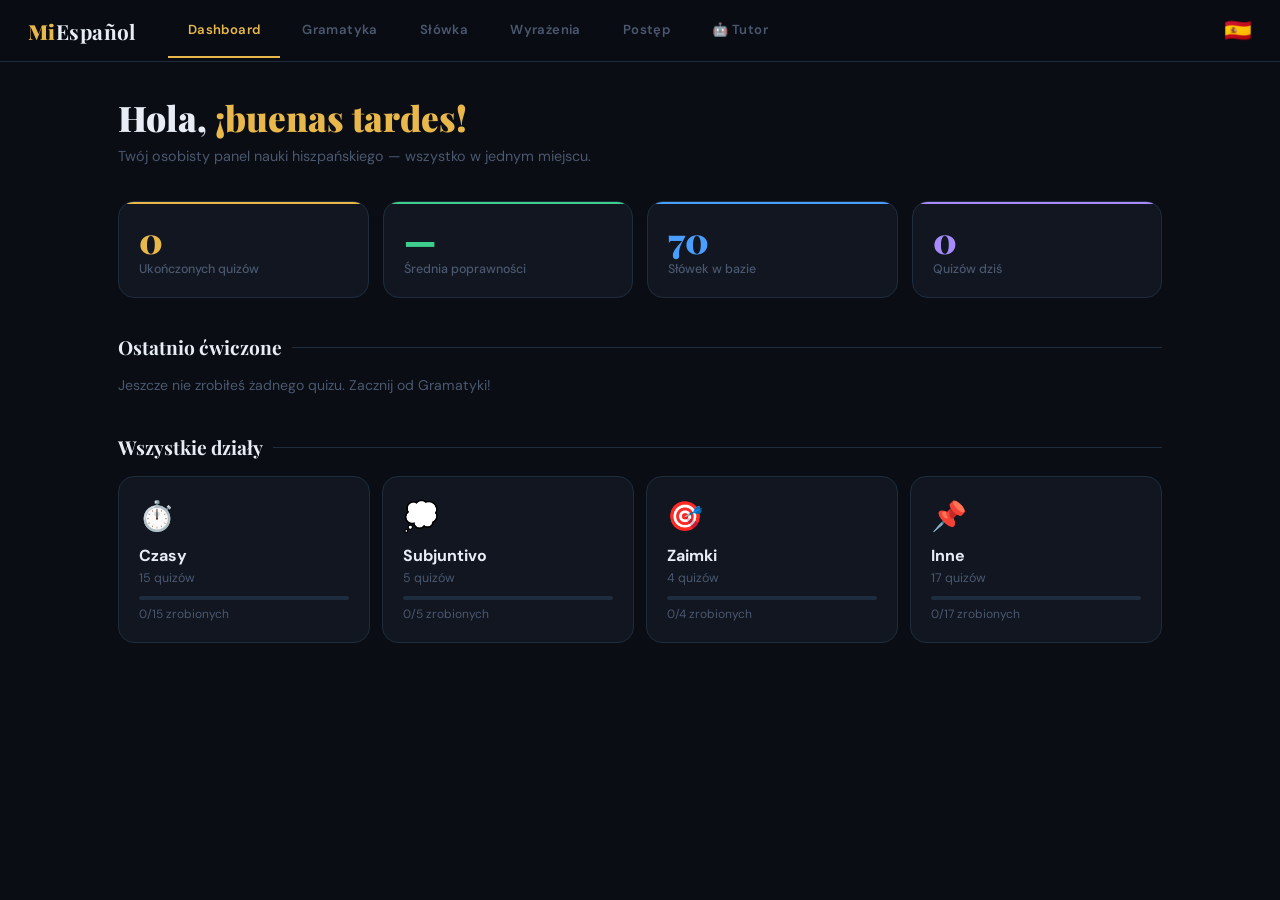
==== commit b864fbc6: "Add files via upload" ====
--- a/index.html
+++ b/index.html
@@ -32,7 +32,9 @@
   <!-- CZASY SUBMENU -->
   <div class="subnav2" id="czasy-subnav">
     <button class="subnav2-tab active" onclick="showCzasSection('presente', this)">🌀 Presente</button>
+    <button class="subnav2-tab" onclick="showCzasSection('gerundio', this)">🔄 Gerundio</button>
     <button class="subnav2-tab" onclick="showCzasSection('preterito', this)">📜 Pretérito</button>
+    <button class="subnav2-tab" onclick="showCzasSection('imperfecto', this)">🌅 Imperfecto</button>
     <button class="subnav2-tab" onclick="showCzasSection('condicional', this)">🔮 Condicional</button>
     <button class="subnav2-tab" onclick="showCzasSection('perfecto', this)">✅ Perfecto</button>
     <button class="subnav2-tab" onclick="showCzasSection('futuro', this)">🚀 Futuro</button>
@@ -90,6 +92,36 @@
       </div>
       <div class="section-title">Quizy — Presente</div>
       <div class="quiz-grid" id="presente-quizzes"></div>
+    </div>
+
+    <!-- GERUNDIO -->
+    <div class="czas-section" id="czas-gerundio">
+      <div class="welcome">
+        <h2>🔄 <em>Gerundio</em></h2>
+        <p>Estar + -ando/-iendo — co robisz teraz? Co robiłeś w tamtej chwili?</p>
+      </div>
+      <div class="theory-box">
+        <div class="theory-toggle" onclick="toggleTheory('gerundio-theory')">📖 Teoria — Gerundio <span id="gerundio-theory-arrow">▼</span></div>
+        <div class="theory-body" id="gerundio-theory">
+          <h3>Tworzenie gerundio</h3>
+          <div class="t-rule"><strong class="gold">-AR → -ando:</strong> hablar → hablando, bailar → bailando, estudiar → estudiando</div>
+          <div class="t-rule"><strong class="gold">-ER/-IR → -iendo:</strong> comer → comiendo, vivir → viviendo, escribir → escribiendo</div>
+          <h3 style="margin-top:16px;">Nieregularne gerundio</h3>
+          <div class="t-rule"><strong class="gold">e→i (tylko -IR):</strong> pedir → pidiendo, servir → sirviendo, decir → diciendo, vestir → vistiendo, seguir → siguiendo</div>
+          <div class="t-rule"><strong class="gold">o→u:</strong> dormir → durmiendo, morir → muriendo, poder → pudiendo</div>
+          <div class="t-rule"><strong class="gold">i→y (między samogłoskami):</strong> leer → leyendo, oír → oyendo, traer → trayendo, ir → yendo</div>
+          <h3 style="margin-top:16px;">Perífrasis z gerundio</h3>
+          <table>
+            <tr><th>Konstrukcja</th><th>Znaczenie</th><th>Przykład</th></tr>
+            <tr><td class="gold">estar + gerundio</td><td>akcja w trakcie</td><td>Estoy comiendo.</td></tr>
+            <tr><td class="gold">seguir + gerundio</td><td>nadal robić</td><td>Sigue lloviendo.</td></tr>
+            <tr><td class="gold">llevar + czas + gerundio</td><td>od X czasu</td><td>Llevo 2 horas esperando.</td></tr>
+            <tr><td class="gold">ir + gerundio</td><td>stopniowy postęp</td><td>Va mejorando.</td></tr>
+          </table>
+        </div>
+      </div>
+      <div class="section-title">Quizy — Gerundio</div>
+      <div class="quiz-grid" id="gerundio-quizzes"></div>
     </div>
 
     <!-- PRETERITO -->
@@ -120,6 +152,41 @@
       </div>
       <div class="section-title">Quizy — Pretérito</div>
       <div class="quiz-grid" id="preterito-quizzes"></div>
+    </div>
+
+    <!-- IMPERFECTO -->
+    <div class="czas-section" id="czas-imperfecto">
+      <div class="welcome">
+        <h2>🌅 <em>Imperfecto</em></h2>
+        <p>Opisy, nawyki, tło — jak wyglądało życie kiedyś? Tylko 3 wyjątki!</p>
+      </div>
+      <div class="theory-box">
+        <div class="theory-toggle" onclick="toggleTheory('imperfecto-theory')">📖 Teoria — Pretérito Imperfecto <span id="imperfecto-theory-arrow">▼</span></div>
+        <div class="theory-body" id="imperfecto-theory">
+          <h3>Odmiana regularna</h3>
+          <table>
+            <tr><th></th><th>-AR (hablar)</th><th>-ER (comer)</th><th>-IR (vivir)</th></tr>
+            <tr><td>yo</td><td class="gold">hablaba</td><td class="gold">comía</td><td class="gold">vivía</td></tr>
+            <tr><td>tú</td><td class="gold">hablabas</td><td class="gold">comías</td><td class="gold">vivías</td></tr>
+            <tr><td>él</td><td class="gold">hablaba</td><td class="gold">comía</td><td class="gold">vivía</td></tr>
+            <tr><td>nosotros</td><td class="gold">hablábamos</td><td class="gold">comíamos</td><td class="gold">vivíamos</td></tr>
+            <tr><td>vosotros</td><td class="gold">hablabais</td><td class="gold">comíais</td><td class="gold">vivíais</td></tr>
+            <tr><td>ellos</td><td class="gold">hablaban</td><td class="gold">comían</td><td class="gold">vivían</td></tr>
+          </table>
+          <div class="t-rule">💡 -ER i -IR mają <strong class="gold">identyczne</strong> końcówki! Tylko -AR jest inny (-aba vs -ía).</div>
+          <h3 style="margin-top:16px;">Tylko 3 wyjątki!</h3>
+          <div class="t-rule"><strong class="gold">ser:</strong> era, eras, era, éramos, erais, eran</div>
+          <div class="t-rule"><strong class="gold">ir:</strong> iba, ibas, iba, íbamos, ibais, iban</div>
+          <div class="t-rule"><strong class="gold">ver:</strong> veía, veías, veía, veíamos, veíais, veían</div>
+          <h3 style="margin-top:16px;">Kiedy używać?</h3>
+          <div class="t-rule">🌅 <strong>Opisy:</strong> La casa era grande. Hacía frío.</div>
+          <div class="t-rule">🔁 <strong>Nawyki:</strong> De niño jugaba al fútbol todos los días.</div>
+          <div class="t-rule">🎬 <strong>Tło:</strong> Llovía cuando llegué. (imperfecto + indefinido)</div>
+          <div class="t-rule">🕐 <strong>Godzina/wiek:</strong> Eran las tres. Tenía 10 años.</div>
+        </div>
+      </div>
+      <div class="section-title">Quizy — Imperfecto</div>
+      <div class="quiz-grid" id="imperfecto-quizzes"></div>
     </div>
 
     <!-- CONDICIONAL -->
@@ -297,7 +364,7 @@
   <div class="subpage" id="grammar-inne">
     <div class="welcome">
       <h2>📌 <em>Inne</em></h2>
-      <p>Imperativo, Por vs Para, wyrażenia codzienne — przydatne struktury B1.</p>
+      <p>Imperativo, Por vs Para, Ser vs Estar, Comparativos, Perífrasis, Preposiciones i więcej — przydatne struktury B1.</p>
     </div>
     <div class="theory-box">
       <div class="theory-toggle" onclick="toggleTheory('inne-theory')">📖 Teoria — szybkie przypomnienie <span id="inne-theory-arrow">▼</span></div>
@@ -379,6 +446,58 @@
             <tr><td class="gold">Futuro</td><td>será/serán + part.</td><td>El proyecto será terminado en mayo.</td></tr>
           </table>
           <div class="t-rule">⚡ <strong>Voz Pasiva vs Se Pasiva:</strong> El vino <strong class="gold">es producido</strong> en Rioja. = <strong class="gold">Se produce</strong> vino en Rioja. (codzienne użycie)</div>
+        </div>
+      </div>
+    <div class="theory-box" style="border-left-color: #f59e0b; margin-top: 0; margin-bottom: 24px;">
+        <div class="theory-toggle" onclick="toggleTheory('comparativos-theory')">📖 Teoria — Comparativos y Superlativos <span id="comparativos-theory-arrow">▼</span></div>
+        <div class="theory-body" id="comparativos-theory">
+          <h3>Porównania</h3>
+          <table>
+            <tr><th>Typ</th><th>Wzór</th><th>Przykład</th></tr>
+            <tr><td class="gold">Wyższy</td><td>más + adj + que</td><td>Es más alto que yo.</td></tr>
+            <tr><td class="gold">Niższy</td><td>menos + adj + que</td><td>Es menos caro que el otro.</td></tr>
+            <tr><td class="gold">Równość</td><td>tan + adj + como</td><td>Es tan grande como el mío.</td></tr>
+            <tr><td class="gold">Równość (rzecz.)</td><td>tanto/a/os/as + N + como</td><td>Tiene tantos libros como yo.</td></tr>
+          </table>
+          <div class="t-rule"><strong class="gold">Nieregularne:</strong> bueno → mejor | malo → peor | grande → mayor (wiek) | pequeño → menor (wiek)</div>
+          <div class="t-rule"><strong class="gold">Superlativo:</strong> el/la + más + adj + <strong class="gold">de</strong> — Es la más alta <strong class="gold">de</strong> la clase.</div>
+          <div class="t-rule"><strong class="gold">Superlativo absoluto:</strong> -ísimo/a — rico → riquísimo, largo → larguísimo</div>
+          <div class="t-rule">⚠️ Przed liczbą: más <strong class="gold">de</strong> 20 (nie "más que 20"). ¡Nunca "más mejor"!</div>
+        </div>
+      </div>
+    <div class="theory-box" style="border-left-color: #a855f7; margin-top: 0; margin-bottom: 24px;">
+        <div class="theory-toggle" onclick="toggleTheory('perifrasis-theory')">📖 Teoria — Perífrasis Verbales <span id="perifrasis-theory-arrow">▼</span></div>
+        <div class="theory-body" id="perifrasis-theory">
+          <h3>Obowiązek i konieczność</h3>
+          <div class="t-rule"><strong class="gold">tener que</strong> + inf = musieć (osobiste) — Tengo que estudiar.</div>
+          <div class="t-rule"><strong class="gold">hay que</strong> + inf = trzeba (bezosobowe) — Hay que practicar.</div>
+          <div class="t-rule"><strong class="gold">deber</strong> + inf = powinno się — Debes descansar.</div>
+          <h3 style="margin-top:16px;">Fazy akcji</h3>
+          <table>
+            <tr><th>Perífrasis</th><th>Znaczenie</th><th>Przykład</th></tr>
+            <tr><td class="gold">ir a + inf</td><td>zamierzać</td><td>Voy a estudiar.</td></tr>
+            <tr><td class="gold">estar a punto de + inf</td><td>zaraz coś zrobić</td><td>Está a punto de llover.</td></tr>
+            <tr><td class="gold">ponerse a + inf</td><td>zacząć nagle</td><td>Se puso a llorar.</td></tr>
+            <tr><td class="gold">acabar de + inf</td><td>właśnie zrobić</td><td>Acabo de llegar.</td></tr>
+            <tr><td class="gold">dejar de + inf</td><td>przestać</td><td>Dejó de fumar.</td></tr>
+            <tr><td class="gold">volver a + inf</td><td>znowu zrobić</td><td>Volvió a llamar.</td></tr>
+            <tr><td class="gold">soler + inf</td><td>zwykle robić</td><td>Suelo correr por las mañanas.</td></tr>
+          </table>
+        </div>
+      </div>
+    <div class="theory-box" style="border-left-color: #22c55e; margin-top: 0; margin-bottom: 24px;">
+        <div class="theory-toggle" onclick="toggleTheory('preposiciones-theory')">📖 Teoria — Preposiciones con Verbos <span id="preposiciones-theory-arrow">▼</span></div>
+        <div class="theory-body" id="preposiciones-theory">
+          <h3>Najważniejsze połączenia czasownik + przyimek</h3>
+          <table>
+            <tr><th>Przyimek</th><th>Czasowniki</th></tr>
+            <tr><td class="gold">EN</td><td>pensar en, fijarse en, insistir en, consistir en, confiar en, tardar en</td></tr>
+            <tr><td class="gold">DE</td><td>acordarse de, olvidarse de, enamorarse de, depender de, quejarse de, despedirse de</td></tr>
+            <tr><td class="gold">A</td><td>dedicarse a, atreverse a, invitar a, acostumbrarse a, negarse a, aprender a</td></tr>
+            <tr><td class="gold">CON</td><td>soñar con, contar con, quedarse con, casarse con</td></tr>
+            <tr><td class="gold">POR</td><td>preocuparse por, interesarse por, disculparse por</td></tr>
+          </table>
+          <div class="t-rule">⚠️ <strong>Pułapka:</strong> pensar <strong class="gold">en</strong> = myśleć o | pensar <strong class="gold">de</strong> = mieć opinię o | pensar <strong class="gold">∅</strong> = zamierzać</div>
         </div>
       </div>
     <div class="quiz-grid" id="inne-quizzes"></div>
@@ -563,7 +682,7 @@
 <div class="page" id="page-wyrazenia">
   <div class="welcome">
     <h2>💬 <em>Wyrażenia</em></h2>
-    <p>Tener, hacer, dar — frazeologia która robi różnicę w codziennej rozmowie.</p>
+    <p>Tener, hacer, dar, quedar, llevar — frazeologia która robi różnicę w codziennej rozmowie.</p>
   </div>
 
   <!-- THEORY: TENER -->
@@ -626,6 +745,39 @@
     </div>
   </div>
 
+  <!-- THEORY: QUEDAR/QUEDARSE -->
+  <div class="theory-box" style="border-left-color: #38bdf8;">
+    <div class="theory-toggle" onclick="toggleTheory('quedar-theory')">📖 Wyrażenia z QUEDAR / QUEDARSE <span id="quedar-theory-arrow">▼</span></div>
+    <div class="theory-body" id="quedar-theory">
+      <h3>Quedar vs Quedarse — dwa różne znaczenia!</h3>
+      <table>
+        <tr><th>Wyrażenie</th><th>Znaczenie</th><th>Przykład</th></tr>
+        <tr><td class="gold">quedar (con alguien)</td><td>umówić się</td><td>¿Quedamos a las 5?</td></tr>
+        <tr><td class="gold">quedar en</td><td>ustalić/postanowić</td><td>¿En qué quedamos?</td></tr>
+        <tr><td class="gold">quedar (coś)</td><td>pozostać/zostać</td><td>Solo quedan dos días.</td></tr>
+        <tr><td class="gold">quedar bien/mal</td><td>pasować/wyglądać</td><td>Ese vestido te queda bien.</td></tr>
+        <tr><td class="gold">quedarse</td><td>zostawać (na miejscu)</td><td>Me quedo en casa.</td></tr>
+        <tr><td class="gold">quedarse con</td><td>wybrać/wziąć</td><td>Me quedo con el azul.</td></tr>
+      </table>
+    </div>
+  </div>
+
+  <!-- THEORY: LLEVAR -->
+  <div class="theory-box" style="border-left-color: #a855f7;">
+    <div class="theory-toggle" onclick="toggleTheory('llevar-theory')">📖 Wyrażenia z LLEVAR <span id="llevar-theory-arrow">▼</span></div>
+    <div class="theory-body" id="llevar-theory">
+      <h3>Llevar — nie tylko "nosić"!</h3>
+      <table>
+        <tr><th>Wyrażenie</th><th>Znaczenie</th><th>Przykład</th></tr>
+        <tr><td class="gold">llevar puesto</td><td>mieć na sobie</td><td>Lleva puesto un vestido rojo.</td></tr>
+        <tr><td class="gold">llevar razón</td><td>mieć rację</td><td>Llevas razón.</td></tr>
+        <tr><td class="gold">llevar + czas + ger.</td><td>od X czasu</td><td>Llevo 3 años viviendo aquí.</td></tr>
+        <tr><td class="gold">llevarse bien/mal</td><td>dogadywać się</td><td>Me llevo bien con ella.</td></tr>
+        <tr><td class="gold">llevar a cabo</td><td>przeprowadzić</td><td>Llevaron a cabo el proyecto.</td></tr>
+      </table>
+    </div>
+  </div>
+
   <div class="section-title">Quizy — Wyrażenia</div>
   <div class="quiz-grid" id="wyrazenia-quizzes"></div>
 </div><!-- end page-wyrazenia -->
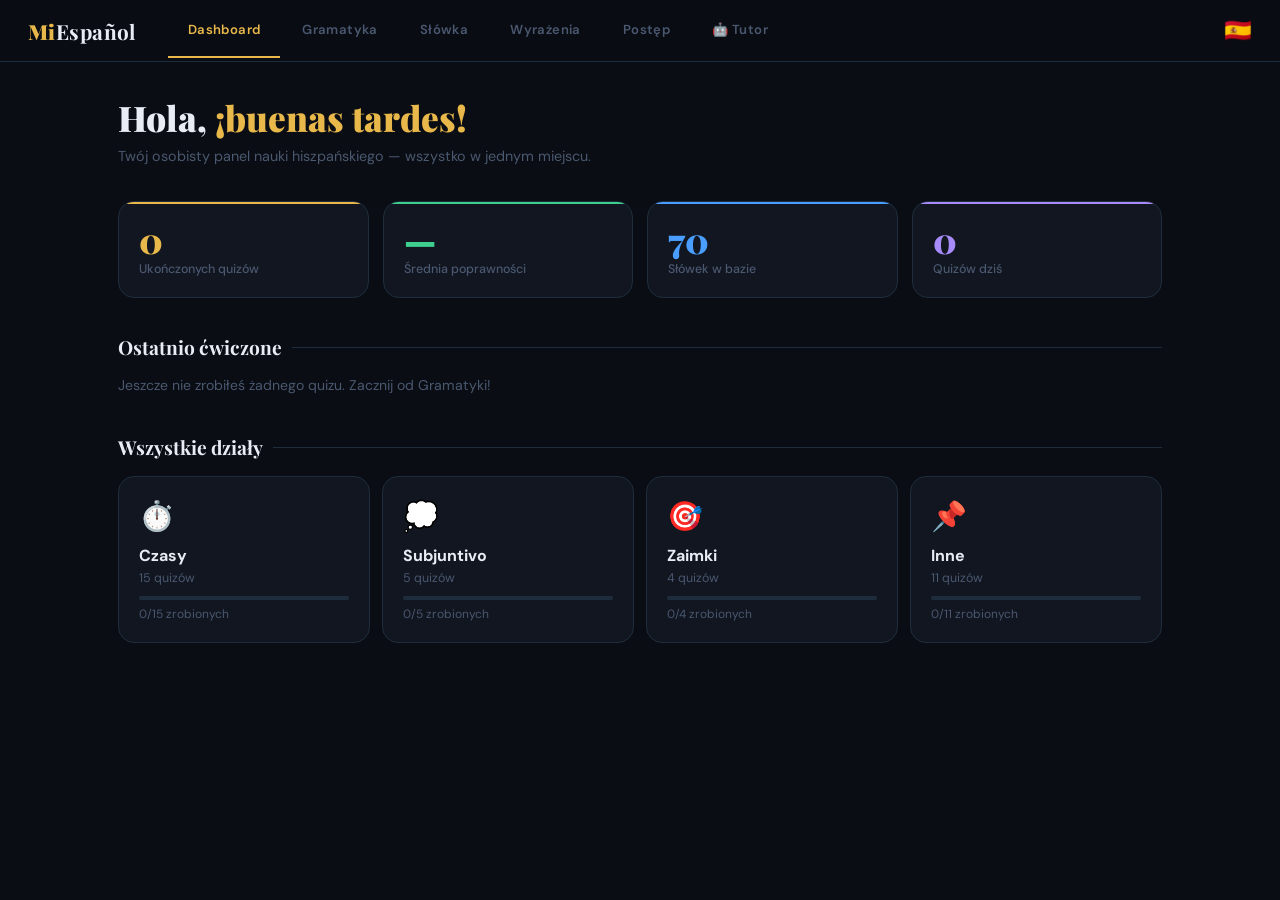
==== commit 23c381a7: "Add files via upload" ====
--- a/index.html
+++ b/index.html
@@ -26,6 +26,7 @@
     <button class="subnav-tab active" onclick="showGrammarSection('czasy', this)">⏱️ Czasy</button>
     <button class="subnav-tab" onclick="showGrammarSection('subjuntivo', this)">💭 Subjuntivo</button>
     <button class="subnav-tab" onclick="showGrammarSection('zaimki', this)">🎯 Zaimki</button>
+    <button class="subnav-tab" onclick="showGrammarSection('konstrukcje', this)">🧩 Konstrukcje</button>
     <button class="subnav-tab" onclick="showGrammarSection('inne', this)">📌 Inne</button>
     <button class="subnav-tab" onclick="showGrammarSection('spojniki', this)">🔗 Spójniki</button>
   </div>
@@ -448,59 +449,69 @@
           <div class="t-rule">⚡ <strong>Voz Pasiva vs Se Pasiva:</strong> El vino <strong class="gold">es producido</strong> en Rioja. = <strong class="gold">Se produce</strong> vino en Rioja. (codzienne użycie)</div>
         </div>
       </div>
-    <div class="theory-box" style="border-left-color: #f59e0b; margin-top: 0; margin-bottom: 24px;">
-        <div class="theory-toggle" onclick="toggleTheory('comparativos-theory')">📖 Teoria — Comparativos y Superlativos <span id="comparativos-theory-arrow">▼</span></div>
-        <div class="theory-body" id="comparativos-theory">
-          <h3>Porównania</h3>
-          <table>
-            <tr><th>Typ</th><th>Wzór</th><th>Przykład</th></tr>
-            <tr><td class="gold">Wyższy</td><td>más + adj + que</td><td>Es más alto que yo.</td></tr>
-            <tr><td class="gold">Niższy</td><td>menos + adj + que</td><td>Es menos caro que el otro.</td></tr>
-            <tr><td class="gold">Równość</td><td>tan + adj + como</td><td>Es tan grande como el mío.</td></tr>
-            <tr><td class="gold">Równość (rzecz.)</td><td>tanto/a/os/as + N + como</td><td>Tiene tantos libros como yo.</td></tr>
-          </table>
-          <div class="t-rule"><strong class="gold">Nieregularne:</strong> bueno → mejor | malo → peor | grande → mayor (wiek) | pequeño → menor (wiek)</div>
-          <div class="t-rule"><strong class="gold">Superlativo:</strong> el/la + más + adj + <strong class="gold">de</strong> — Es la más alta <strong class="gold">de</strong> la clase.</div>
-          <div class="t-rule"><strong class="gold">Superlativo absoluto:</strong> -ísimo/a — rico → riquísimo, largo → larguísimo</div>
-          <div class="t-rule">⚠️ Przed liczbą: más <strong class="gold">de</strong> 20 (nie "más que 20"). ¡Nunca "más mejor"!</div>
-        </div>
-      </div>
-    <div class="theory-box" style="border-left-color: #a855f7; margin-top: 0; margin-bottom: 24px;">
-        <div class="theory-toggle" onclick="toggleTheory('perifrasis-theory')">📖 Teoria — Perífrasis Verbales <span id="perifrasis-theory-arrow">▼</span></div>
-        <div class="theory-body" id="perifrasis-theory">
-          <h3>Obowiązek i konieczność</h3>
-          <div class="t-rule"><strong class="gold">tener que</strong> + inf = musieć (osobiste) — Tengo que estudiar.</div>
-          <div class="t-rule"><strong class="gold">hay que</strong> + inf = trzeba (bezosobowe) — Hay que practicar.</div>
-          <div class="t-rule"><strong class="gold">deber</strong> + inf = powinno się — Debes descansar.</div>
-          <h3 style="margin-top:16px;">Fazy akcji</h3>
-          <table>
-            <tr><th>Perífrasis</th><th>Znaczenie</th><th>Przykład</th></tr>
-            <tr><td class="gold">ir a + inf</td><td>zamierzać</td><td>Voy a estudiar.</td></tr>
-            <tr><td class="gold">estar a punto de + inf</td><td>zaraz coś zrobić</td><td>Está a punto de llover.</td></tr>
-            <tr><td class="gold">ponerse a + inf</td><td>zacząć nagle</td><td>Se puso a llorar.</td></tr>
-            <tr><td class="gold">acabar de + inf</td><td>właśnie zrobić</td><td>Acabo de llegar.</td></tr>
-            <tr><td class="gold">dejar de + inf</td><td>przestać</td><td>Dejó de fumar.</td></tr>
-            <tr><td class="gold">volver a + inf</td><td>znowu zrobić</td><td>Volvió a llamar.</td></tr>
-            <tr><td class="gold">soler + inf</td><td>zwykle robić</td><td>Suelo correr por las mañanas.</td></tr>
-          </table>
-        </div>
-      </div>
-    <div class="theory-box" style="border-left-color: #22c55e; margin-top: 0; margin-bottom: 24px;">
-        <div class="theory-toggle" onclick="toggleTheory('preposiciones-theory')">📖 Teoria — Preposiciones con Verbos <span id="preposiciones-theory-arrow">▼</span></div>
-        <div class="theory-body" id="preposiciones-theory">
-          <h3>Najważniejsze połączenia czasownik + przyimek</h3>
-          <table>
-            <tr><th>Przyimek</th><th>Czasowniki</th></tr>
-            <tr><td class="gold">EN</td><td>pensar en, fijarse en, insistir en, consistir en, confiar en, tardar en</td></tr>
-            <tr><td class="gold">DE</td><td>acordarse de, olvidarse de, enamorarse de, depender de, quejarse de, despedirse de</td></tr>
-            <tr><td class="gold">A</td><td>dedicarse a, atreverse a, invitar a, acostumbrarse a, negarse a, aprender a</td></tr>
-            <tr><td class="gold">CON</td><td>soñar con, contar con, quedarse con, casarse con</td></tr>
-            <tr><td class="gold">POR</td><td>preocuparse por, interesarse por, disculparse por</td></tr>
-          </table>
-          <div class="t-rule">⚠️ <strong>Pułapka:</strong> pensar <strong class="gold">en</strong> = myśleć o | pensar <strong class="gold">de</strong> = mieć opinię o | pensar <strong class="gold">∅</strong> = zamierzać</div>
-        </div>
-      </div>
     <div class="quiz-grid" id="inne-quizzes"></div>
+  </div>
+
+  <!-- KONSTRUKCJE -->
+  <div class="subpage" id="grammar-konstrukcje">
+    <div class="welcome">
+      <h2>🧩 <em>Konstrukcje</em></h2>
+      <p>Comparativos, perífrasis verbales, preposiciones — kluczowe struktury B1.</p>
+    </div>
+    <div class="theory-box" style="border-left-color: #f59e0b;">
+      <div class="theory-toggle" onclick="toggleTheory('comparativos-theory')">📖 Teoria — Comparativos y Superlativos <span id="comparativos-theory-arrow">▼</span></div>
+      <div class="theory-body" id="comparativos-theory">
+        <h3>Porównania</h3>
+        <table>
+          <tr><th>Typ</th><th>Wzór</th><th>Przykład</th></tr>
+          <tr><td class="gold">Wyższy</td><td>más + adj + que</td><td>Es más alto que yo.</td></tr>
+          <tr><td class="gold">Niższy</td><td>menos + adj + que</td><td>Es menos caro que el otro.</td></tr>
+          <tr><td class="gold">Równość</td><td>tan + adj + como</td><td>Es tan grande como el mío.</td></tr>
+          <tr><td class="gold">Równość (rzecz.)</td><td>tanto/a/os/as + N + como</td><td>Tiene tantos libros como yo.</td></tr>
+        </table>
+        <div class="t-rule"><strong class="gold">Nieregularne:</strong> bueno → mejor | malo → peor | grande → mayor (wiek) | pequeño → menor (wiek)</div>
+        <div class="t-rule"><strong class="gold">Superlativo:</strong> el/la + más + adj + <strong class="gold">de</strong> — Es la más alta <strong class="gold">de</strong> la clase.</div>
+        <div class="t-rule"><strong class="gold">Superlativo absoluto:</strong> -ísimo/a — rico → riquísimo, largo → larguísimo</div>
+        <div class="t-rule">⚠️ Przed liczbą: más <strong class="gold">de</strong> 20 (nie "más que 20"). ¡Nunca "más mejor"!</div>
+      </div>
+    </div>
+    <div class="theory-box" style="border-left-color: #a855f7;">
+      <div class="theory-toggle" onclick="toggleTheory('perifrasis-theory')">📖 Teoria — Perífrasis Verbales <span id="perifrasis-theory-arrow">▼</span></div>
+      <div class="theory-body" id="perifrasis-theory">
+        <h3>Obowiązek i konieczność</h3>
+        <div class="t-rule"><strong class="gold">tener que</strong> + inf = musieć (osobiste) — Tengo que estudiar.</div>
+        <div class="t-rule"><strong class="gold">hay que</strong> + inf = trzeba (bezosobowe) — Hay que practicar.</div>
+        <div class="t-rule"><strong class="gold">deber</strong> + inf = powinno się — Debes descansar.</div>
+        <h3 style="margin-top:16px;">Fazy akcji</h3>
+        <table>
+          <tr><th>Perífrasis</th><th>Znaczenie</th><th>Przykład</th></tr>
+          <tr><td class="gold">ir a + inf</td><td>zamierzać</td><td>Voy a estudiar.</td></tr>
+          <tr><td class="gold">estar a punto de + inf</td><td>zaraz coś zrobić</td><td>Está a punto de llover.</td></tr>
+          <tr><td class="gold">ponerse a + inf</td><td>zacząć nagle</td><td>Se puso a llorar.</td></tr>
+          <tr><td class="gold">acabar de + inf</td><td>właśnie zrobić</td><td>Acabo de llegar.</td></tr>
+          <tr><td class="gold">dejar de + inf</td><td>przestać</td><td>Dejó de fumar.</td></tr>
+          <tr><td class="gold">volver a + inf</td><td>znowu zrobić</td><td>Volvió a llamar.</td></tr>
+          <tr><td class="gold">soler + inf</td><td>zwykle robić</td><td>Suelo correr por las mañanas.</td></tr>
+        </table>
+      </div>
+    </div>
+    <div class="theory-box" style="border-left-color: #22c55e;">
+      <div class="theory-toggle" onclick="toggleTheory('preposiciones-theory')">📖 Teoria — Preposiciones con Verbos <span id="preposiciones-theory-arrow">▼</span></div>
+      <div class="theory-body" id="preposiciones-theory">
+        <h3>Najważniejsze połączenia czasownik + przyimek</h3>
+        <table>
+          <tr><th>Przyimek</th><th>Czasowniki</th></tr>
+          <tr><td class="gold">EN</td><td>pensar en, fijarse en, insistir en, consistir en, confiar en, tardar en</td></tr>
+          <tr><td class="gold">DE</td><td>acordarse de, olvidarse de, enamorarse de, depender de, quejarse de, despedirse de</td></tr>
+          <tr><td class="gold">A</td><td>dedicarse a, atreverse a, invitar a, acostumbrarse a, negarse a, aprender a</td></tr>
+          <tr><td class="gold">CON</td><td>soñar con, contar con, quedarse con, casarse con</td></tr>
+          <tr><td class="gold">POR</td><td>preocuparse por, interesarse por, disculparse por</td></tr>
+        </table>
+        <div class="t-rule">⚠️ <strong>Pułapka:</strong> pensar <strong class="gold">en</strong> = myśleć o | pensar <strong class="gold">de</strong> = mieć opinię o | pensar <strong class="gold">∅</strong> = zamierzać</div>
+      </div>
+    </div>
+    <div class="section-title">Quizy — Konstrukcje</div>
+    <div class="quiz-grid" id="konstrukcje-quizzes"></div>
   </div>
 
   <div class="subpage" id="grammar-spojniki">
